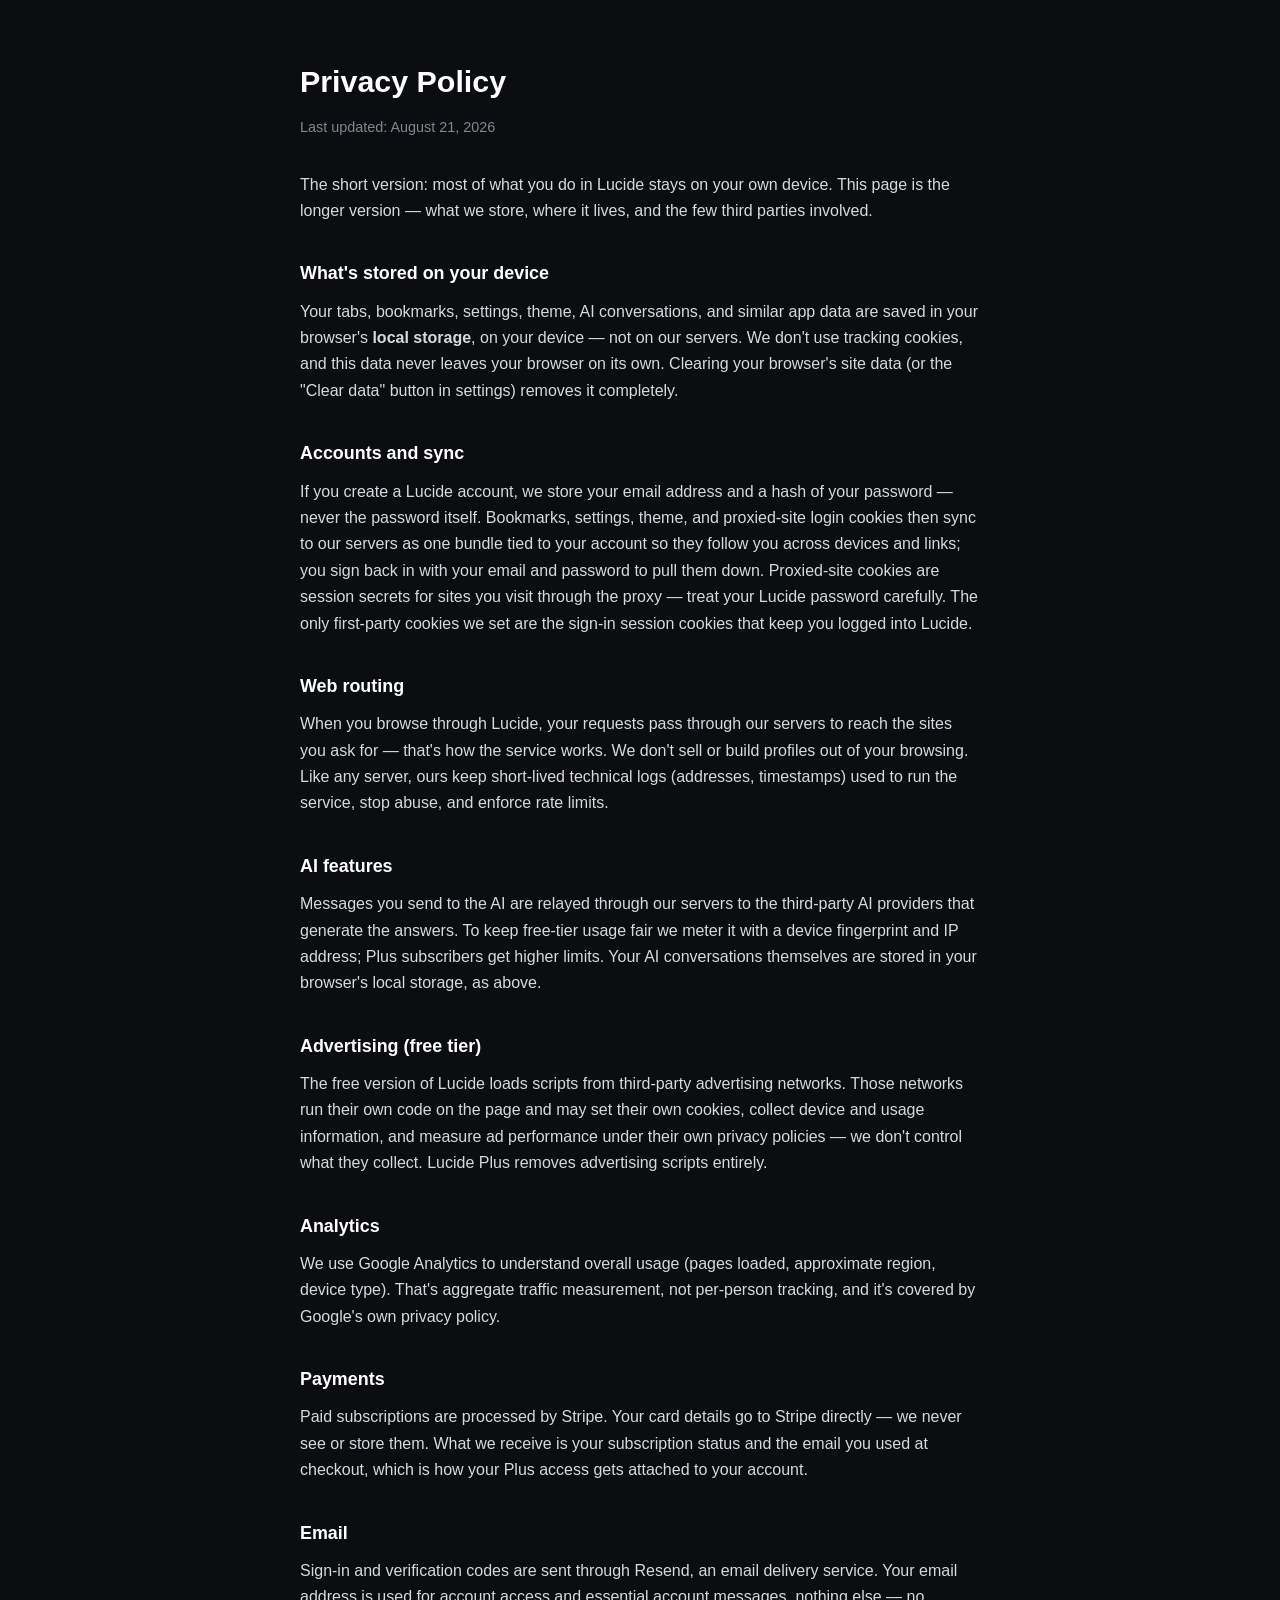
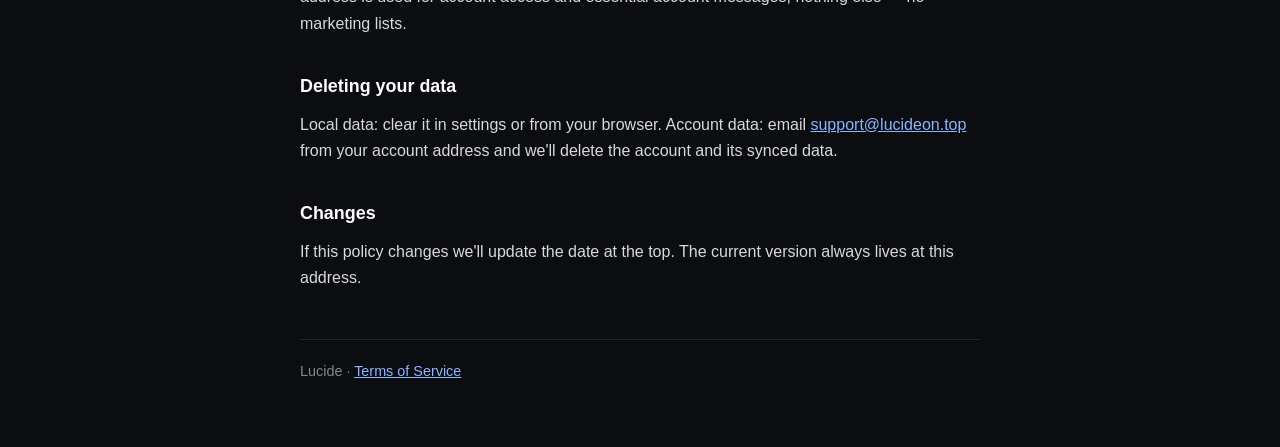
==== privacy.html @ 60242a51 "feat: migrate full lucide platform without ads or trackers" ====
<!doctype html>
<html lang="en">
  <head>
    <meta charset="UTF-8" />
    <meta name="viewport" content="width=device-width, initial-scale=1.0" />
    <title>Privacy Policy — Lucide</title>
    <meta name="description" content="What Lucide stores, where it lives, and who sees it." />
    <link rel="icon" type="image/png" href="pr3gb/mark-834cc7f9f1eda4fb.png" />
    <style>
      * { box-sizing: border-box; }
      body { margin: 0; background: #0c0d10; color: #d7d9de; font: 16px/1.65 -apple-system, BlinkMacSystemFont, "Segoe UI", Roboto, Helvetica, Arial, sans-serif; }
      main { max-width: 720px; margin: 0 auto; padding: 3.5rem 1.25rem 4rem; }
      a { color: #8db4ff; }
      h1 { font-size: 1.9rem; color: #fff; margin: 0 0 .25rem; }
      h2 { font-size: 1.12rem; color: #fff; margin: 2.2rem 0 .4rem; }
      p { margin: .6rem 0; }
      ul { margin: .4rem 0 .8rem; padding-left: 1.3rem; }
      li { margin: .25rem 0; }
      .updated { color: #82868f; font-size: .9rem; margin-bottom: 2rem; }
      .foot { margin-top: 3rem; padding-top: 1.2rem; border-top: 1px solid #23252b; color: #82868f; font-size: .9rem; }
    </style>
  </head>
  <body>
    <main>
      <h1>Privacy Policy</h1>
      <p class="updated">Last updated: August 21, 2026</p>

      <p>
        The short version: most of what you do in Lucide stays on your own device. This page is the
        longer version — what we store, where it lives, and the few third parties involved.
      </p>

      <h2>What's stored on your device</h2>
      <p>
        Your tabs, bookmarks, settings, theme, AI conversations, and similar app data are saved in
        your browser's <strong>local storage</strong>, on your device — not on our servers. We don't
        use tracking cookies, and this data never leaves your browser on its own. Clearing your
        browser's site data (or the "Clear data" button in settings) removes it completely.
      </p>

      <h2>Accounts and sync</h2>
      <p>
        If you create a Lucide account, we store your email address and a hash of your password —
        never the password itself. Bookmarks, settings, theme, and proxied-site login cookies then
        sync to our servers as one bundle tied to your account so they follow you across devices
        and links; you sign back in with your email and password to pull them down. Proxied-site
        cookies are session secrets for sites you visit through the proxy — treat your Lucide
        password carefully. The only first-party cookies we set are the sign-in session cookies
        that keep you logged into Lucide.
      </p>

      <h2>Web routing</h2>
      <p>
        When you browse through Lucide, your requests pass through our servers to reach the sites
        you ask for — that's how the service works. We don't sell or build profiles out of your
        browsing. Like any server, ours keep short-lived technical logs (addresses, timestamps) used
        to run the service, stop abuse, and enforce rate limits.
      </p>

      <h2>AI features</h2>
      <p>
        Messages you send to the AI are relayed through our servers to the third-party AI providers
        that generate the answers. To keep free-tier usage fair we meter it with a device
        fingerprint and IP address; Plus subscribers get higher limits. Your AI conversations
        themselves are stored in your browser's local storage, as above.
      </p>

      <h2>Advertising (free tier)</h2>
      <p>
        The free version of Lucide loads scripts from third-party advertising networks. Those
        networks run their own code on the page and may set their own cookies, collect device and
        usage information, and measure ad performance under their own privacy policies — we don't
        control what they collect. Lucide Plus removes advertising scripts entirely.
      </p>

      <h2>Analytics</h2>
      <p>
        We use Google Analytics to understand overall usage (pages loaded, approximate region,
        device type). That's aggregate traffic measurement, not per-person tracking, and it's
        covered by Google's own privacy policy.
      </p>

      <h2>Payments</h2>
      <p>
        Paid subscriptions are processed by Stripe. Your card details go to Stripe directly — we
        never see or store them. What we receive is your subscription status and the email you used
        at checkout, which is how your Plus access gets attached to your account.
      </p>

      <h2>Email</h2>
      <p>
        Sign-in and verification codes are sent through Resend, an email delivery service. Your
        email address is used for account access and essential account messages, nothing else — no
        marketing lists.
      </p>

      <h2>Deleting your data</h2>
      <p>
        Local data: clear it in settings or from your browser. Account data: email
        <a href="mailto:support@lucideon.top">support@lucideon.top</a> from your account address and
        we'll delete the account and its synced data.
      </p>

      <h2>Changes</h2>
      <p>
        If this policy changes we'll update the date at the top. The current version always lives at
        this address.
      </p>

      <div class="foot">Lucide · <a href="terms.html">Terms of Service</a></div>
    </main>
  </body>
</html>
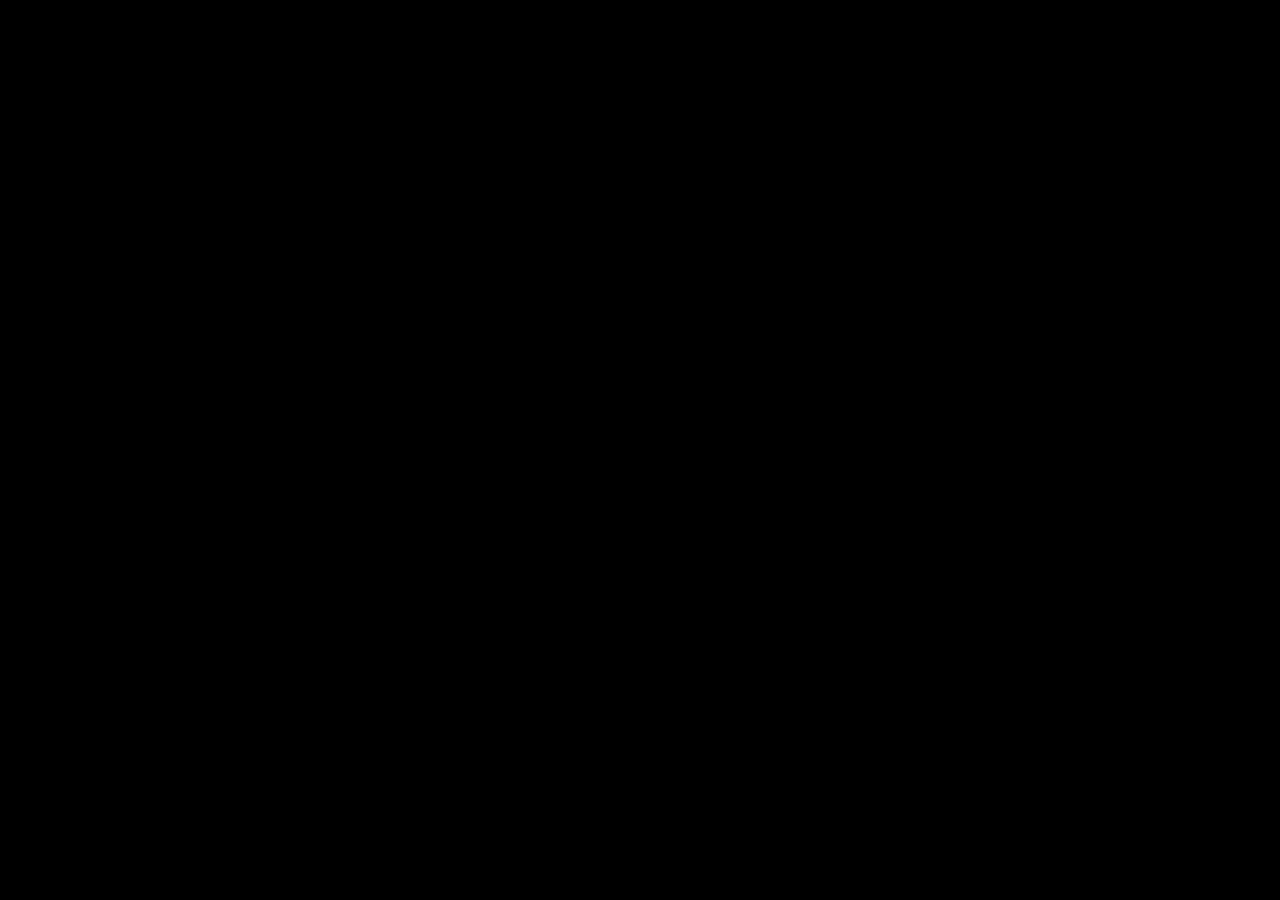
==== commit 9d91aecc: "feat: update passcode to 3781 and add favicon.svg, study.html, privacy.html, terms.html" ====
--- a/privacy.html
+++ b/privacy.html
@@ -1,113 +1,3782 @@
-<!doctype html>
+<!DOCTYPE html>
 <html lang="en">
-  <head>
-    <meta charset="UTF-8" />
-    <meta name="viewport" content="width=device-width, initial-scale=1.0" />
-    <title>Privacy Policy — Lucide</title>
-    <meta name="description" content="What Lucide stores, where it lives, and who sees it." />
-    <link rel="icon" type="image/png" href="pr3gb/mark-834cc7f9f1eda4fb.png" />
-    <style>
-      * { box-sizing: border-box; }
-      body { margin: 0; background: #0c0d10; color: #d7d9de; font: 16px/1.65 -apple-system, BlinkMacSystemFont, "Segoe UI", Roboto, Helvetica, Arial, sans-serif; }
-      main { max-width: 720px; margin: 0 auto; padding: 3.5rem 1.25rem 4rem; }
-      a { color: #8db4ff; }
-      h1 { font-size: 1.9rem; color: #fff; margin: 0 0 .25rem; }
-      h2 { font-size: 1.12rem; color: #fff; margin: 2.2rem 0 .4rem; }
-      p { margin: .6rem 0; }
-      ul { margin: .4rem 0 .8rem; padding-left: 1.3rem; }
-      li { margin: .25rem 0; }
-      .updated { color: #82868f; font-size: .9rem; margin-bottom: 2rem; }
-      .foot { margin-top: 3rem; padding-top: 1.2rem; border-top: 1px solid #23252b; color: #82868f; font-size: .9rem; }
-    </style>
-  </head>
-  <body>
-    <main>
-      <h1>Privacy Policy</h1>
-      <p class="updated">Last updated: August 21, 2026</p>
-
-      <p>
-        The short version: most of what you do in Lucide stays on your own device. This page is the
-        longer version — what we store, where it lives, and the few third parties involved.
-      </p>
-
-      <h2>What's stored on your device</h2>
-      <p>
-        Your tabs, bookmarks, settings, theme, AI conversations, and similar app data are saved in
-        your browser's <strong>local storage</strong>, on your device — not on our servers. We don't
-        use tracking cookies, and this data never leaves your browser on its own. Clearing your
-        browser's site data (or the "Clear data" button in settings) removes it completely.
-      </p>
-
-      <h2>Accounts and sync</h2>
-      <p>
-        If you create a Lucide account, we store your email address and a hash of your password —
-        never the password itself. Bookmarks, settings, theme, and proxied-site login cookies then
-        sync to our servers as one bundle tied to your account so they follow you across devices
-        and links; you sign back in with your email and password to pull them down. Proxied-site
-        cookies are session secrets for sites you visit through the proxy — treat your Lucide
-        password carefully. The only first-party cookies we set are the sign-in session cookies
-        that keep you logged into Lucide.
-      </p>
-
-      <h2>Web routing</h2>
-      <p>
-        When you browse through Lucide, your requests pass through our servers to reach the sites
-        you ask for — that's how the service works. We don't sell or build profiles out of your
-        browsing. Like any server, ours keep short-lived technical logs (addresses, timestamps) used
-        to run the service, stop abuse, and enforce rate limits.
-      </p>
-
-      <h2>AI features</h2>
-      <p>
-        Messages you send to the AI are relayed through our servers to the third-party AI providers
-        that generate the answers. To keep free-tier usage fair we meter it with a device
-        fingerprint and IP address; Plus subscribers get higher limits. Your AI conversations
-        themselves are stored in your browser's local storage, as above.
-      </p>
-
-      <h2>Advertising (free tier)</h2>
-      <p>
-        The free version of Lucide loads scripts from third-party advertising networks. Those
-        networks run their own code on the page and may set their own cookies, collect device and
-        usage information, and measure ad performance under their own privacy policies — we don't
-        control what they collect. Lucide Plus removes advertising scripts entirely.
-      </p>
-
-      <h2>Analytics</h2>
-      <p>
-        We use Google Analytics to understand overall usage (pages loaded, approximate region,
-        device type). That's aggregate traffic measurement, not per-person tracking, and it's
-        covered by Google's own privacy policy.
-      </p>
-
-      <h2>Payments</h2>
-      <p>
-        Paid subscriptions are processed by Stripe. Your card details go to Stripe directly — we
-        never see or store them. What we receive is your subscription status and the email you used
-        at checkout, which is how your Plus access gets attached to your account.
-      </p>
-
-      <h2>Email</h2>
-      <p>
-        Sign-in and verification codes are sent through Resend, an email delivery service. Your
-        email address is used for account access and essential account messages, nothing else — no
-        marketing lists.
-      </p>
-
-      <h2>Deleting your data</h2>
-      <p>
-        Local data: clear it in settings or from your browser. Account data: email
-        <a href="mailto:support@lucideon.top">support@lucideon.top</a> from your account address and
-        we'll delete the account and its synced data.
-      </p>
-
-      <h2>Changes</h2>
-      <p>
-        If this policy changes we'll update the date at the top. The current version always lives at
-        this address.
-      </p>
-
-      <div class="foot">Lucide · <a href="terms.html">Terms of Service</a></div>
-    </main>
-  </body>
+<head>
+<meta charset="utf-8" />
+<meta name="viewport" content="width=device-width, initial-scale=1" />
+<title>يونس / younis</title>
+<link rel="preload" href="sj/jet.core.js" as="script" />
+<link rel="preload" href="sj/jet.api.js" as="script" />
+<link rel="preload" href="sj/jet.utils.js" as="script" />
+<style>
+* {
+    box-sizing: border-box;
+    margin: 0;
+    padding: 0;
+}
+html, body {
+    width: 100%;
+    height: 100%;
+    overflow: hidden;
+    font-family: -apple-system, BlinkMacSystemFont, "Segoe UI", Roboto, Helvetica, Arial, sans-serif;
+    background: #000000;
+    color: #f3f3f5;
+    -webkit-font-smoothing: antialiased;
+    user-select: none;
+}
+
+/* 1. ENTRY SCREEN (Pure Black - Click Anywhere to Enter) */
+#entry-screen {
+    position: fixed;
+    inset: 0;
+    width: 100vw;
+    height: 100vh;
+    background: #000000;
+    z-index: 999999;
+    cursor: pointer;
+    pointer-events: auto;
+}
+
+/* 2. PASSWORD SCREEN (Simple and Clean) */
+#password-screen {
+    position: fixed;
+    inset: 0;
+    width: 100vw;
+    height: 100vh;
+    background: #000000;
+    z-index: 999998;
+    display: none;
+    align-items: center;
+    justify-content: center;
+    padding: 20px;
+    pointer-events: auto;
+}
+.pw-card {
+    width: 100%;
+    max-width: 340px;
+    display: flex;
+    flex-direction: column;
+    align-items: center;
+    gap: 14px;
+    text-align: center;
+}
+.pw-brand {
+    font-size: 26px;
+    font-weight: 700;
+    color: #d2b8ff;
+    letter-spacing: -0.02em;
+    margin-bottom: 4px;
+}
+.pw-input {
+    width: 100%;
+    height: 44px;
+    background: #141418;
+    border: 1px solid #2c2c35;
+    border-radius: 10px;
+    color: #ffffff;
+    font-size: 18px;
+    text-align: center;
+    letter-spacing: 6px;
+    outline: none;
+}
+.pw-input:focus {
+    border-color: #d2b8ff;
+}
+.pw-btn {
+    width: 100%;
+    height: 42px;
+    background: #d2b8ff;
+    color: #1f162b;
+    border: 0;
+    border-radius: 10px;
+    font-size: 14px;
+    font-weight: 700;
+    cursor: pointer;
+}
+.pw-btn:hover {
+    opacity: 0.92;
+}
+.pw-msg {
+    font-size: 13px;
+    color: #ff6b6b;
+    min-height: 18px;
+}
+
+/* 3. MAIN APPLICATION (Chromebook-Optimized Minimal #3b3343 Layout) */
+#app {
+    display: none;
+    flex-direction: column;
+    width: 100%;
+    height: 100%;
+    background: #3b3343;
+    contain: layout style size;
+}
+
+/* Top Navigation Bar */
+.toolbar {
+    height: 46px;
+    background: #241d2b;
+    display: flex;
+    align-items: center;
+    gap: 8px;
+    padding: 0 12px;
+    border-bottom: 1px solid rgba(255, 255, 255, 0.07);
+    flex-shrink: 0;
+}
+.nav-group {
+    display: flex;
+    align-items: center;
+    gap: 4px;
+}
+.nav-btn {
+    width: 30px;
+    height: 30px;
+    border-radius: 50%;
+    border: 0;
+    background: transparent;
+    color: #c9bfd4;
+    font-size: 16px;
+    display: flex;
+    align-items: center;
+    justify-content: center;
+    cursor: pointer;
+}
+.nav-btn:hover {
+    background: rgba(255, 255, 255, 0.08);
+    color: #ffffff;
+}
+.nav-btn:disabled {
+    opacity: 0.32;
+    cursor: default;
+    pointer-events: none;
+}
+
+.omni-form {
+    flex: 1;
+    height: 32px;
+    background: #18121e;
+    border: 1px solid rgba(255, 255, 255, 0.08);
+    border-radius: 999px;
+    display: flex;
+    align-items: center;
+    padding: 0 6px 0 8px;
+    gap: 8px;
+}
+.omni-form:focus-within {
+    border-color: rgba(210, 184, 255, 0.5);
+    background: #140f19;
+}
+.omni-badge {
+    height: 22px;
+    padding: 0 8px;
+    border-radius: 999px;
+    background: #3b3343;
+    color: #d2b8ff;
+    font-size: 11px;
+    font-weight: 700;
+    display: flex;
+    align-items: center;
+    justify-content: center;
+    cursor: pointer;
+    flex-shrink: 0;
+}
+.omni-input {
+    flex: 1;
+    background: transparent;
+    border: 0;
+    outline: none;
+    color: #ebe4f2;
+    font-size: 13px;
+    min-width: 0;
+}
+.omni-input::placeholder {
+    color: #9b8fa8;
+}
+.omni-engine {
+    background: #282032;
+    color: #d2b8ff;
+    border: 1px solid rgba(210, 184, 255, 0.22);
+    border-radius: 999px;
+    padding: 3px 10px;
+    font-size: 11.5px;
+    font-weight: 600;
+    outline: none;
+    cursor: pointer;
+}
+.omni-go {
+    background: #d2b8ff;
+    color: #1f162b;
+    border: 0;
+    border-radius: 999px;
+    padding: 3px 11px;
+    font-size: 11.5px;
+    font-weight: 700;
+    cursor: pointer;
+    flex-shrink: 0;
+}
+.omni-go:hover {
+    opacity: 0.92;
+}
+
+/* Main Viewport */
+.viewport {
+    flex: 1;
+    position: relative;
+    background: #3b3343;
+    overflow: hidden;
+}
+
+/* Home View (Chromebook Smooth Scrolling) */
+#home-view {
+    position: absolute;
+    inset: 0;
+    background: #3b3343;
+    display: flex;
+    flex-direction: column;
+    align-items: center;
+    overflow-y: auto;
+    overscroll-behavior: contain;
+    -webkit-overflow-scrolling: touch;
+    padding: 28px 20px 44px;
+}
+.home-hero {
+    width: 100%;
+    max-width: 720px;
+    display: flex;
+    flex-direction: column;
+    align-items: center;
+    margin-bottom: 22px;
+    flex-shrink: 0;
+}
+.home-logo {
+    font-size: 46px;
+    font-weight: 700;
+    color: #d2b8ff;
+    letter-spacing: -0.025em;
+    line-height: 1.12;
+    margin-bottom: 20px;
+    user-select: none;
+    text-align: center;
+    word-break: break-word;
+}
+.home-search-wrap {
+    width: 100%;
+    max-width: 684px;
+    display: flex;
+    flex-direction: column;
+    align-items: center;
+    gap: 14px;
+}
+.home-search-bar {
+    width: 100%;
+    height: 46px;
+    background: #ffffff;
+    border-radius: 999px;
+    display: flex;
+    align-items: center;
+    padding: 0 8px 0 18px;
+    gap: 10px;
+}
+.home-search-icon {
+    color: #5f6368;
+    font-size: 18px;
+    font-weight: 500;
+    flex-shrink: 0;
+}
+.home-search-input {
+    flex: 1;
+    height: 100%;
+    border: 0;
+    outline: none;
+    background: transparent;
+    color: #202124;
+    font-size: 15px;
+    min-width: 0;
+}
+.home-search-input::placeholder {
+    color: #70757a;
+}
+.home-search-btn {
+    height: 34px;
+    padding: 0 16px;
+    border-radius: 999px;
+    border: 0;
+    background: #3b3343;
+    color: #d2b8ff;
+    font-size: 13px;
+    font-weight: 600;
+    cursor: pointer;
+    flex-shrink: 0;
+}
+.home-search-btn:hover {
+    background: #241d2b;
+}
+
+/* Search Engine Selector */
+.engine-selector {
+    display: flex;
+    align-items: center;
+    justify-content: center;
+    gap: 8px;
+    flex-wrap: wrap;
+}
+.engine-pill {
+    padding: 6px 14px;
+    border-radius: 999px;
+    background: #2a2331;
+    color: #cfc5dc;
+    border: 1px solid rgba(255, 255, 255, 0.09);
+    font-size: 12.5px;
+    font-weight: 600;
+    cursor: pointer;
+}
+.engine-pill:hover {
+    background: #332a3c;
+    color: #ffffff;
+}
+.engine-pill.active {
+    background: #d2b8ff;
+    color: #1f162b;
+    border-color: #d2b8ff;
+}
+
+/* Categorized Website Directory (115 Legitimate Sites - Lightweight Rendering) */
+.directory-section {
+    width: 100%;
+    max-width: 1060px;
+    display: flex;
+    flex-direction: column;
+    gap: 12px;
+    flex-shrink: 0;
+}
+.directory-bar {
+    display: flex;
+    align-items: center;
+    justify-content: space-between;
+    gap: 10px;
+    flex-wrap: wrap;
+}
+.category-tabs {
+    display: flex;
+    align-items: center;
+    gap: 6px;
+    flex-wrap: wrap;
+}
+.cat-tab {
+    padding: 5px 12px;
+    border-radius: 999px;
+    background: #261f2d;
+    color: #c9bfd4;
+    border: 1px solid rgba(255, 255, 255, 0.08);
+    font-size: 12px;
+    font-weight: 600;
+    cursor: pointer;
+}
+.cat-tab:hover {
+    background: #32293b;
+    color: #ffffff;
+}
+.cat-tab.active {
+    background: #d2b8ff;
+    color: #1f162b;
+    border-color: #d2b8ff;
+}
+.site-filter-input {
+    width: 210px;
+    height: 31px;
+    border-radius: 999px;
+    background: #221b29;
+    border: 1px solid rgba(255, 255, 255, 0.1);
+    color: #f3f3f5;
+    padding: 0 12px;
+    font-size: 12px;
+    outline: none;
+}
+.site-filter-input:focus {
+    border-color: #d2b8ff;
+}
+.site-filter-input::placeholder {
+    color: #9b8fa8;
+}
+
+.site-grid {
+    display: grid;
+    grid-template-columns: repeat(auto-fill, minmax(162px, 1fr));
+    gap: 8px;
+    contain: content;
+}
+.site-card {
+    display: flex;
+    align-items: center;
+    gap: 10px;
+    padding: 9px 11px;
+    border-radius: 10px;
+    background: #261f2e;
+    border: 1px solid rgba(255, 255, 255, 0.07);
+    color: #f3f3f5;
+    text-decoration: none;
+    cursor: pointer;
+    text-align: left;
+    content-visibility: auto;
+    contain-intrinsic-size: 52px;
+}
+.site-card:hover {
+    background: #31283b;
+    border-color: rgba(210, 184, 255, 0.35);
+}
+.site-icon {
+    width: 32px;
+    height: 32px;
+    border-radius: 8px;
+    background: #33293d;
+    color: #d2b8ff;
+    font-size: 12.5px;
+    font-weight: 700;
+    display: flex;
+    align-items: center;
+    justify-content: center;
+    flex-shrink: 0;
+}
+.site-info {
+    display: flex;
+    flex-direction: column;
+    min-width: 0;
+    flex: 1;
+}
+.site-name {
+    font-size: 12.5px;
+    font-weight: 600;
+    color: #f3f3f5;
+    white-space: nowrap;
+    overflow: hidden;
+    text-overflow: ellipsis;
+}
+.site-domain {
+    font-size: 10.5px;
+    color: #9b8fa8;
+    white-space: nowrap;
+    overflow: hidden;
+    text-overflow: ellipsis;
+}
+
+/* Active Web Frame Container */
+#frame-wrap {
+    position: absolute;
+    inset: 0;
+    display: none;
+    background: #141118;
+    contain: strict;
+}
+#web-frame {
+    width: 100%;
+    height: 100%;
+    border: 0;
+    display: block;
+    background: #141118;
+}
+#loading-overlay {
+    position: absolute;
+    inset: 0;
+    background: rgba(45, 38, 53, 0.9);
+    display: none;
+    flex-direction: column;
+    align-items: center;
+    justify-content: center;
+    gap: 10px;
+    z-index: 20;
+    color: #d2b8ff;
+    font-size: 13.5px;
+    font-weight: 600;
+}
+.spinner {
+    width: 28px;
+    height: 28px;
+    border: 3px solid rgba(210, 184, 255, 0.2);
+    border-top-color: #d2b8ff;
+    border-radius: 50%;
+    animation: spin 0.75s linear infinite;
+}
+@keyframes spin {
+    to { transform: rotate(360deg); }
+}
+
+@media (max-width: 640px) {
+    .home-logo { font-size: 32px; }
+    .site-grid { grid-template-columns: repeat(auto-fill, minmax(140px, 1fr)); }
+    .site-filter-input { width: 100%; }
+}
+
+/* AI Assistant Modal */
+#ai-modal {
+    position: fixed;
+    top: 54px;
+    right: 16px;
+    width: 380px;
+    height: 520px;
+    max-width: calc(100vw - 32px);
+    max-height: calc(100vh - 70px);
+    background: #1d1723;
+    border: 1px solid rgba(210, 184, 255, 0.3);
+    border-radius: 14px;
+    box-shadow: 0 16px 40px rgba(0, 0, 0, 0.7);
+    display: none;
+    flex-direction: column;
+    z-index: 10000;
+    overflow: hidden;
+    backdrop-filter: blur(12px);
+}
+.ai-header {
+    height: 42px;
+    padding: 0 14px;
+    background: #261f2e;
+    border-bottom: 1px solid rgba(255, 255, 255, 0.08);
+    display: flex;
+    align-items: center;
+    justify-content: space-between;
+    flex-shrink: 0;
+}
+.ai-title {
+    font-size: 13.5px;
+    font-weight: 700;
+    color: #d2b8ff;
+    display: flex;
+    align-items: center;
+    gap: 6px;
+}
+.ai-close {
+    width: 26px;
+    height: 26px;
+    border-radius: 50%;
+    border: 0;
+    background: transparent;
+    color: #9b8fa8;
+    cursor: pointer;
+    font-size: 16px;
+    display: flex;
+    align-items: center;
+    justify-content: center;
+}
+.ai-close:hover {
+    color: #fff;
+    background: rgba(255, 255, 255, 0.08);
+}
+.ai-messages {
+    flex: 1;
+    overflow-y: auto;
+    padding: 12px;
+    display: flex;
+    flex-direction: column;
+    gap: 10px;
+}
+.ai-msg {
+    max-width: 86%;
+    padding: 8px 12px;
+    border-radius: 12px;
+    font-size: 13px;
+    line-height: 1.45;
+    word-break: break-word;
+}
+.ai-msg.user {
+    align-self: flex-end;
+    background: #d2b8ff;
+    color: #1f162b;
+    border-bottom-right-radius: 4px;
+    font-weight: 500;
+}
+.ai-msg.bot {
+    align-self: flex-start;
+    background: #2a2233;
+    color: #f3f3f5;
+    border: 1px solid rgba(255, 255, 255, 0.06);
+    border-bottom-left-radius: 4px;
+}
+.ai-footer-wrap {
+    display: flex;
+    flex-direction: column;
+    background: #241d2b;
+    border-top: 1px solid rgba(255, 255, 255, 0.08);
+}
+.ai-footer-tools {
+    display: flex;
+    align-items: center;
+    gap: 6px;
+    padding: 6px 10px 0 10px;
+}
+.ai-tool-btn {
+    height: 24px;
+    padding: 0 9px;
+    border-radius: 6px;
+    background: rgba(255, 255, 255, 0.06);
+    border: 1px solid rgba(255, 255, 255, 0.1);
+    color: #c9bfd4;
+    font-size: 11px;
+    font-weight: 600;
+    cursor: pointer;
+    display: inline-flex;
+    align-items: center;
+    gap: 4px;
+    user-select: none;
+}
+.ai-tool-btn:hover {
+    background: rgba(255, 255, 255, 0.14);
+    color: #ffffff;
+}
+.ai-tool-btn.active {
+    background: #d2b8ff;
+    color: #1f162b;
+    border-color: #d2b8ff;
+}
+.ai-tool-header-btn {
+    height: 24px;
+    padding: 0 8px;
+    border-radius: 6px;
+    background: #ffffff;
+    color: #000000;
+    font-size: 11px;
+    font-weight: 700;
+    border: 0;
+    cursor: pointer;
+    display: inline-flex;
+    align-items: center;
+    gap: 4px;
+}
+.ai-tool-header-btn:hover {
+    opacity: 0.9;
+}
+.ai-attachment-preview {
+    display: flex;
+    align-items: center;
+    gap: 8px;
+    padding: 6px 12px;
+    background: #18121e;
+    border-top: 1px solid rgba(255, 255, 255, 0.08);
+}
+.ai-preview-thumb {
+    width: 32px;
+    height: 32px;
+    object-fit: cover;
+    border-radius: 6px;
+    border: 1px solid rgba(255, 255, 255, 0.2);
+}
+.ai-preview-name {
+    flex: 1;
+    font-size: 12px;
+    color: #d2b8ff;
+    overflow: hidden;
+    text-overflow: ellipsis;
+    white-space: nowrap;
+}
+.ai-preview-remove {
+    width: 20px;
+    height: 20px;
+    border: 0;
+    background: rgba(255, 255, 255, 0.1);
+    color: #fff;
+    border-radius: 50%;
+    cursor: pointer;
+    font-size: 12px;
+    display: flex;
+    align-items: center;
+    justify-content: center;
+}
+.ai-preview-remove:hover {
+    background: rgba(255, 80, 80, 0.4);
+}
+.ai-footer {
+    padding: 6px 10px 8px 10px;
+    display: flex;
+    gap: 8px;
+    align-items: center;
+}
+.ai-input {
+    flex: 1;
+    height: 34px;
+    background: #18121e;
+    border: 1px solid rgba(255, 255, 255, 0.1);
+    border-radius: 999px;
+    padding: 0 12px;
+    color: #fff;
+    font-size: 12.5px;
+    outline: none;
+}
+.ai-input:focus {
+    border-color: #d2b8ff;
+}
+.ai-send {
+    height: 32px;
+    padding: 0 14px;
+    background: #d2b8ff;
+    color: #1f162b;
+    border: 0;
+    border-radius: 999px;
+    font-size: 12px;
+    font-weight: 700;
+    cursor: pointer;
+}
+
+/* =========================================================================
+   SCREEN SOLVER FLOATING HUD (Matching User's Screenshot)
+   ========================================================================= */
+#solver-overlay {
+    position: fixed;
+    top: 50px;
+    right: 20px;
+    width: 440px;
+    max-width: calc(100vw - 32px);
+    max-height: calc(100vh - 70px);
+    background: #050507;
+    border: 1px solid rgba(255, 255, 255, 0.12);
+    border-radius: 14px;
+    box-shadow: 0 24px 60px rgba(0, 0, 0, 0.88);
+    display: none;
+    flex-direction: column;
+    z-index: 10002;
+    overflow: hidden;
+    font-family: -apple-system, BlinkMacSystemFont, "Segoe UI", Roboto, sans-serif;
+    color: #ffffff;
+}
+.solver-bar {
+    display: flex;
+    align-items: center;
+    justify-content: space-between;
+    padding: 10px 14px;
+    background: #0a0a0e;
+    border-bottom: 1px solid rgba(255, 255, 255, 0.08);
+    user-select: none;
+}
+.solver-brand {
+    display: flex;
+    align-items: center;
+    gap: 8px;
+    font-size: 13.5px;
+    font-weight: 600;
+    color: #e5e5ea;
+}
+.solver-pip-btn {
+    background: #d2b8ff;
+    color: #1f162b;
+    font-size: 11.5px;
+    font-weight: 700;
+    padding: 5px 10px;
+    border-radius: 6px;
+    border: 0;
+    cursor: pointer;
+    display: inline-flex;
+    align-items: center;
+    gap: 5px;
+    transition: opacity 0.15s, transform 0.1s;
+}
+.solver-pip-btn:hover {
+    opacity: 0.9;
+    transform: translateY(-1px);
+}
+.solver-x {
+    width: 26px;
+    height: 26px;
+    border: 0;
+    background: transparent;
+    color: #a09fa8;
+    border-radius: 50%;
+    cursor: pointer;
+    font-size: 16px;
+    display: flex;
+    align-items: center;
+    justify-content: center;
+}
+.solver-x:hover {
+    color: #ffffff;
+    background: rgba(255, 255, 255, 0.1);
+}
+.solver-body {
+    padding: 14px;
+    display: flex;
+    flex-direction: column;
+    gap: 12px;
+    overflow-y: auto;
+    max-height: calc(100vh - 140px);
+}
+.solver-input {
+    width: 100%;
+    height: 42px;
+    background: #121216;
+    border: 1px solid #282832;
+    border-radius: 10px;
+    color: #ffffff;
+    font-size: 14px;
+    padding: 0 14px;
+    box-sizing: border-box;
+    outline: none;
+}
+.solver-input:focus {
+    border-color: #d2b8ff;
+}
+.solver-input::placeholder {
+    color: #6e6d78;
+}
+.solver-actions {
+    display: flex;
+    align-items: center;
+    gap: 10px;
+}
+.solver-btn-solve {
+    background: #ffffff;
+    color: #000000;
+    font-size: 14px;
+    font-weight: 700;
+    padding: 10px 20px;
+    border-radius: 10px;
+    border: 0;
+    cursor: pointer;
+    transition: transform 0.1s, opacity 0.15s;
+}
+.solver-btn-solve:hover {
+    opacity: 0.92;
+    transform: translateY(-1px);
+}
+.solver-btn-solve:disabled {
+    opacity: 0.5;
+    cursor: not-allowed;
+    transform: none;
+}
+.solver-btn-close {
+    background: #181820;
+    color: #ffffff;
+    font-size: 14px;
+    font-weight: 600;
+    padding: 10px 20px;
+    border-radius: 10px;
+    border: 1px solid #282835;
+    cursor: pointer;
+}
+.solver-btn-close:hover {
+    background: #242430;
+}
+.solver-btn-secondary {
+    background: transparent;
+    color: #9a94a6;
+    font-size: 12px;
+    padding: 6px 10px;
+    border-radius: 8px;
+    border: 1px solid rgba(255, 255, 255, 0.1);
+    cursor: pointer;
+    margin-left: auto;
+}
+.solver-btn-secondary:hover {
+    color: #ffffff;
+    border-color: rgba(255, 255, 255, 0.25);
+}
+.solver-screen-box {
+    position: relative;
+    width: 100%;
+    min-height: 180px;
+    max-height: 240px;
+    background: #000000;
+    border: 1px solid rgba(255, 255, 255, 0.08);
+    border-radius: 10px;
+    overflow: hidden;
+    display: flex;
+    align-items: center;
+    justify-content: center;
+}
+#solver-video {
+    width: 100%;
+    height: 100%;
+    object-fit: contain;
+    background: #000000;
+}
+.solver-no-stream {
+    display: flex;
+    flex-direction: column;
+    align-items: center;
+    justify-content: center;
+    text-align: center;
+    padding: 24px;
+}
+.solver-btn-start {
+    background: #ffffff;
+    color: #000000;
+    font-size: 13px;
+    font-weight: 700;
+    padding: 8px 16px;
+    border-radius: 8px;
+    border: 0;
+    cursor: pointer;
+}
+.solver-btn-start:hover {
+    opacity: 0.9;
+}
+.solver-result-panel {
+    background: #111018;
+    border: 1px solid rgba(210, 184, 255, 0.35);
+    border-radius: 10px;
+    padding: 12px;
+    display: flex;
+    flex-direction: column;
+    gap: 8px;
+}
+.solver-answer-header {
+    display: flex;
+    align-items: center;
+    justify-content: space-between;
+}
+.solver-badge {
+    font-size: 12px;
+    font-weight: 700;
+    color: #a7f3d0;
+    background: rgba(16, 185, 129, 0.15);
+    padding: 3px 8px;
+    border-radius: 6px;
+}
+.solver-copy-btn {
+    font-size: 11.5px;
+    background: rgba(255, 255, 255, 0.08);
+    color: #e5e5ea;
+    border: 0;
+    border-radius: 6px;
+    padding: 4px 8px;
+    cursor: pointer;
+}
+.solver-copy-btn:hover {
+    background: rgba(255, 255, 255, 0.16);
+}
+.solver-answer-box {
+    font-size: 13.5px;
+    line-height: 1.5;
+    color: #f3f3f5;
+    max-height: 220px;
+    overflow-y: auto;
+    white-space: pre-wrap;
+    word-break: break-word;
+}
+.solver-highlight-ans {
+    font-size: 15.5px;
+    font-weight: 800;
+    color: #34d399;
+    background: rgba(16, 185, 129, 0.14);
+    border-left: 3px solid #10b981;
+    padding: 7px 10px;
+    border-radius: 6px;
+    margin-bottom: 4px;
+}
+
+</style>
+</head>
+<body>
+
+<!-- 1. Entry Screen (Click Anywhere) -->
+<div id="entry-screen" title="Click anywhere to enter"></div>
+
+<!-- 2. Simple Password Screen -->
+<div id="password-screen">
+    <form class="pw-card" id="pw-form">
+        <div class="pw-brand">يونس / younis</div>
+        <input type="password" id="pw-input" class="pw-input" placeholder="••••" maxlength="12" autocomplete="off" />
+        <button type="submit" id="pw-btn" class="pw-btn">Enter</button>
+        <div id="pw-msg" class="pw-msg"></div>
+    </form>
+</div>
+
+<!-- 3. Main Application -->
+<div id="app">
+    <div class="toolbar">
+        <div class="nav-group">
+            <button type="button" class="nav-btn" id="btn-back" title="Back" disabled="disabled">&#8592;</button>
+            <button type="button" class="nav-btn" id="btn-fwd" title="Forward" disabled="disabled">&#8594;</button>
+            <button type="button" class="nav-btn" id="btn-reload" title="Reload">&#8635;</button>
+            <button type="button" class="nav-btn" id="btn-fullscreen" title="Toggle Fullscreen (F11 / Alt+F)" aria-label="Fullscreen">
+                <svg id="fs-icon" width="15" height="15" viewBox="0 0 24 24" fill="none" stroke="currentColor" stroke-width="2.2" stroke-linecap="round" stroke-linejoin="round">
+                    <path d="M8 3H5a2 2 0 0 0-2 2v3m18 0V5a2 2 0 0 0-2-2h-3m0 18h3a2 2 0 0 0 2-2v-3M3 16v3a2 2 0 0 0 2 2h3" />
+                </svg>
+            </button>
+        </div>
+        <form class="omni-form" id="omni-form">
+            <div class="omni-badge" id="btn-home" title="يونس / younis Home">يونس</div>
+            <input type="text" id="omni-input" class="omni-input" placeholder="Search or type a URL..." autocomplete="off" />
+            <select id="omni-engine" class="omni-engine" title="Select search engine">
+                <option value="google">Google</option>
+                <option value="duckduckgo">DuckDuckGo</option>
+                <option value="bing">Bing</option>
+                <option value="yahoo">Yahoo</option>
+                <option value="brave">Brave Search</option>
+                <option value="ecosia">Ecosia</option>
+            </select>
+            <button type="submit" class="omni-go" id="omni-submit">Search</button>
+        </form>
+        <button type="button" class="nav-btn" id="btn-solver-toggle" title="Screen Solver (Screenshare to solve i-Ready &amp; tests)" style="width:auto;height:30px;padding:0 12px;border-radius:999px;background:#ffffff;color:#000000;font-weight:700;font-size:12px;cursor:pointer;display:flex;align-items:center;gap:5px;border:0;flex-shrink:0">
+            <svg width="13" height="13" viewBox="0 0 24 24" fill="none" stroke="currentColor" stroke-width="2.5" stroke-linecap="round" stroke-linejoin="round">
+                <rect x="2" y="3" width="20" height="14" rx="2" />
+                <line x1="8" y1="21" x2="16" y2="21" />
+                <line x1="12" y1="17" x2="12" y2="21" />
+            </svg>
+            Solve Screen
+        </button>
+        <button type="button" class="nav-btn" id="btn-ai-toggle" title="AI Assistant" style="width:auto;height:30px;padding:0 12px;border-radius:999px;background:#d2b8ff;color:#1f162b;font-weight:700;font-size:12px;cursor:pointer;display:flex;align-items:center;gap:4px;border:0;flex-shrink:0">&#x2728; AI</button>
+    </div>
+
+    <div class="viewport">
+        <div id="home-view">
+            <div class="home-hero">
+                <div class="home-logo">يونس / younis</div>
+                <div class="home-search-wrap">
+                    <form class="home-search-bar" id="home-form">
+                        <span class="home-search-icon">+</span>
+                        <input type="text" id="home-input" class="home-search-input" placeholder="Ask younis or enter any website" autocomplete="off" />
+                        <button type="submit" class="home-search-btn" id="home-submit">Search</button>
+                    </form>
+                    <div class="engine-selector" id="engine-pills">
+                        <button type="button" class="engine-pill active" data-engine="google">Google</button>
+                        <button type="button" class="engine-pill" data-engine="duckduckgo">DuckDuckGo</button>
+                        <button type="button" class="engine-pill" data-engine="bing">Bing</button>
+                        <button type="button" class="engine-pill" data-engine="yahoo">Yahoo</button>
+                        <button type="button" class="engine-pill" data-engine="brave">Brave Search</button>
+                        <button type="button" class="engine-pill" data-engine="ecosia">Ecosia</button>
+                    </div>
+                </div>
+            </div>
+
+            <div class="directory-section">
+                <div class="directory-bar">
+                    <div class="category-tabs" id="category-tabs"></div>
+                    <input type="text" id="site-filter" class="site-filter-input" placeholder="Filter 115 websites..." autocomplete="off" />
+                </div>
+                <div class="site-grid" id="site-grid"></div>
+            </div>
+        </div>
+
+        <div id="frame-wrap">
+            <div id="loading-overlay">
+                <div class="spinner"></div>
+                <div id="loading-text">Loading...</div>
+            </div>
+            <iframe id="web-frame" allow="fullscreen; autoplay; clipboard-read; clipboard-write; encrypted-media; picture-in-picture; gamepad"></iframe>
+        </div>
+    
+    <!-- AI Assistant Modal -->
+    <div id="ai-modal">
+        <div class="ai-header">
+            <div class="ai-title">&#x2728; younis AI Assistant (Unlimited)</div>
+            <div style="display:flex;align-items:center;gap:6px">
+                <button type="button" id="ai-header-solver-btn" class="ai-tool-header-btn" title="Open Screen Solver">&#x1F5B5; Solve Screen</button>
+                <button type="button" class="ai-close" id="ai-close" title="Close">&#x2715;</button>
+            </div>
+        </div>
+        <div class="ai-messages" id="ai-messages">
+            <div class="ai-msg bot">Hello! I am your unlimited younis AI assistant. I can analyze images, search the web, and solve tests or questions. Ask me anything or paste an image!</div>
+        </div>
+        <div id="ai-attachment-preview" class="ai-attachment-preview" style="display:none">
+            <img id="ai-preview-thumb" class="ai-preview-thumb" src="[data-uri]" alt="preview" />
+            <div id="ai-preview-name" class="ai-preview-name"></div>
+            <button type="button" id="ai-preview-remove" class="ai-preview-remove" title="Remove attachment">&#x2715;</button>
+        </div>
+        <form class="ai-footer-wrap" id="ai-form">
+            <div class="ai-footer-tools">
+                <button type="button" id="ai-btn-web" class="ai-tool-btn active" title="Toggle Real-Time Web Search">&#x1F310; Web Search (ON)</button>
+                <label for="ai-file-input" class="ai-tool-btn" title="Upload Photo or File">&#x1F4CE; Photo/File</label>
+                <input type="file" id="ai-file-input" style="display:none" accept="image/*,.txt,.pdf,.doc,.docx,.json,.js,.py,.html" />
+            </div>
+            <div class="ai-footer">
+                <input type="text" class="ai-input" id="ai-input" placeholder="Type a message or paste image..." autocomplete="off" />
+                <button type="submit" class="ai-send" id="ai-send">Send</button>
+            </div>
+        </form>
+    </div>
+
+    <!-- Screen Solver Floating HUD (Exact match to User's Screenshot) -->
+    <div id="solver-overlay">
+        <div class="solver-bar" id="solver-bar">
+            <div class="solver-brand">
+                <svg width="15" height="15" viewBox="0 0 24 24" fill="none" stroke="#d2b8ff" stroke-width="2.2" stroke-linecap="round" stroke-linejoin="round">
+                    <circle cx="12" cy="12" r="3" />
+                    <path d="M19.4 15a1.65 1.65 0 0 0 .33 1.82l.06.06a2 2 0 0 1 0 2.83 2 2 0 0 1-2.83 0l-.06-.06a1.65 1.65 0 0 0-1.82-.33 1.65 1.65 0 0 0-1 1.51V21a2 2 0 0 1-2 2 2 2 0 0 1-2-2v-.09A1.65 1.65 0 0 0 9 19.4a1.65 1.65 0 0 0-1.82.33l-.06.06a2 2 0 0 1-2.83 0 2 2 0 0 1 0-2.83l.06-.06a1.65 1.65 0 0 0 .33-1.82 1.65 1.65 0 0 0-1.51-1H3a2 2 0 0 1-2-2 2 2 0 0 1 2-2h.09A1.65 1.65 0 0 0 4.6 9a1.65 1.65 0 0 0-.33-1.82l-.06-.06a2 2 0 0 1 0-2.83 2 2 0 0 1 2.83 0l.06.06a1.65 1.65 0 0 0 1.82.33H9a1.65 1.65 0 0 0 1-1.51V3a2 2 0 0 1 2-2 2 2 0 0 1 2 2v.09a1.65 1.65 0 0 0 1 1.51 1.65 1.65 0 0 0 1.82-.33l.06-.06a2 2 0 0 1 2.83 0 2 2 0 0 1 0 2.83l-.06.06a1.65 1.65 0 0 0-.33 1.82V9a1.65 1.65 0 0 0 1.51 1H21a2 2 0 0 1 2 2 2 2 0 0 1-2 2h-.09a1.65 1.65 0 0 0-1.51 1z" />
+                </svg>
+                <span id="solver-host-label">cdn.jsdelivr.net</span>
+            </div>
+            <div style="display:flex;align-items:center;gap:6px">
+                <button type="button" class="solver-pip-btn" id="solver-btn-pip" title="Float over ChatGPT / i-Ready (Always on Top)">
+                    <svg width="13" height="13" viewBox="0 0 24 24" fill="none" stroke="currentColor" stroke-width="2.2" stroke-linecap="round" stroke-linejoin="round">
+                        <rect x="2" y="3" width="20" height="14" rx="2" />
+                        <rect x="12" y="9" width="8" height="6" rx="1" fill="currentColor" fill-opacity="0.3" />
+                    </svg>
+                    Float on Other Tab
+                </button>
+                <button type="button" class="solver-x" id="solver-btn-x" title="Close">&#x2715;</button>
+            </div>
+        </div>
+
+        <div class="solver-body">
+            <input type="text" id="solver-input" class="solver-input" placeholder="Ask about what's on your screen..." autocomplete="off" />
+
+            <div class="solver-actions">
+                <button type="button" id="solver-btn-solve" class="solver-btn-solve">Solve question</button>
+                <button type="button" id="solver-btn-close" class="solver-btn-close">Close</button>
+                <button type="button" id="solver-btn-float" class="solver-btn-secondary" title="Float over other tabs (ChatGPT, i-Ready)">&#x1F4CC; Float on Top</button>
+                <button type="button" id="solver-btn-switch-tab" class="solver-btn-secondary" title="Change shared tab/screen">&#x1F504; Change Tab</button>
+            </div>
+
+            <div class="solver-screen-box" id="solver-screen-box">
+                <video id="solver-video" autoplay="autoplay" playsinline="playsinline" muted="muted"></video>
+                <div id="solver-no-stream" class="solver-no-stream">
+                    <div style="font-size:32px;margin-bottom:6px">&#x1F5B5;</div>
+                    <div style="font-weight:700;font-size:13.5px;margin-bottom:4px">Share Your Target Tab</div>
+                    <div style="font-size:11.5px;color:#a89eb4;margin-bottom:12px">Select ChatGPT, i-Ready, or any test tab to begin solving</div>
+                    <div style="display:flex;gap:8px;justify-content:center;flex-wrap:wrap">
+                        <button type="button" id="solver-btn-start-stream" class="solver-btn-start">Share Tab &amp; Float on Top</button>
+                        <button type="button" id="solver-btn-bookmarklet" class="solver-btn-secondary" title="Copy in-tab bookmarklet code">&#x1F517; In-Tab Bookmarklet</button>
+                    </div>
+                </div>
+            </div>
+
+            <div id="solver-result-panel" class="solver-result-panel" style="display:none">
+                <div class="solver-answer-header">
+                    <span id="solver-status-badge" class="solver-badge">&#x26A1; Solved</span>
+                    <button type="button" id="solver-btn-copy" class="solver-copy-btn">Copy Answer</button>
+                </div>
+                <div id="solver-answer-box" class="solver-answer-box"></div>
+            </div>
+        </div>
+    </div>
+
+</div>
+</div>
+
+<script>
+(function() {
+    "use strict";
+    try {
+        var p = (location.pathname || "").toLowerCase();
+        if (p.includes("homework")) document.title = "Homework Assignment";
+        else if (p.includes("worksheet")) document.title = "Math Practice Worksheet";
+        else if (p.includes("calculator")) document.title = "Desmos Graphing Calculator";
+        else if (p.includes("algebra")) document.title = "Algebra I Practice";
+        else if (p.includes("biology")) document.title = "Biology Study Notes";
+        else if (p.includes("history")) document.title = "World History Study Guide";
+        else if (p.includes("assignment")) document.title = "Google Classroom";
+        else if (p.includes("practice")) document.title = "DeltaMath Student";
+        else if (p.includes("study")) document.title = "Study Guide";
+        else if (p.includes("quiz")) document.title = "Academic Practice Quiz";
+        else if (p.includes("guide")) document.title = "Student Reference Guide";
+        else document.title = "Class Notes";
+    } catch (e) {}
+
+    // =========================================================================
+    // 1. BUILT-IN AD BLOCKER & TIKTOK REPOST / INTERACTIVITY ENGINE
+    // =========================================================================
+    var AD_HOST_PATTERNS = [
+        /(^|\.)doubleclick\.net$/i,
+        /(^|\.)googlesyndication\.com$/i,
+        /(^|\.)googleadservices\.com$/i,
+        /(^|\.)adservice\.google\./i,
+        /(^|\.)adnxs\.com$/i,
+        /(^|\.)popads\.net$/i,
+        /(^|\.)popcash\.net$/i,
+        /(^|\.)propellerads\.com$/i,
+        /(^|\.)adsterra\.com$/i,
+        /(^|\.)exoclick\.com$/i,
+        /(^|\.)juicyads\.com$/i,
+        /(^|\.)trafficjunky\.net$/i,
+        /(^|\.)taboola\.com$/i,
+        /(^|\.)outbrain\.com$/i,
+        /(^|\.)mgid\.com$/i,
+        /(^|\.)revcontent\.com$/i,
+        /(^|\.)zedo\.com$/i,
+        /(^|\.)scorecardresearch\.com$/i,
+        /(^|\.)quantserve\.com$/i,
+        /(^|\.)moatads\.com$/i,
+        /(^|\.)adsrvr\.org$/i,
+        /(^|\.)criteo\.com$/i,
+        /(^|\.)pubmatic\.com$/i,
+        /(^|\.)rubiconproject\.com$/i,
+        /(^|\.)openx\.net$/i,
+        /(^|\.)smartadserver\.com$/i,
+        /(^|\.)bidswitch\.net$/i,
+        /(^|\.)casalemedia\.com$/i,
+        /(^|\.)onclickads\.net$/i,
+        /(^|\.)hilltopads\.net$/i,
+        /(^|\.)a-ads\.com$/i
+    ];
+
+    function isAdUrl(raw) {
+        if (!raw) return false;
+        try {
+            var u = new URL(String(raw), location.href);
+            var h = u.hostname.toLowerCase();
+            for (var i = 0; i < AD_HOST_PATTERNS.length; i++) {
+                if (AD_HOST_PATTERNS[i].test(h)) return true;
+            }
+        } catch (e) {}
+        return false;
+    }
+
+    function guardWindowOpen(targetWin) {
+        if (!targetWin) return;
+        try {
+            targetWin.open = function(url) {
+                if (!url) return null;
+                var s = String(url);
+                if (isAdUrl(s)) return null;
+                try {
+                    var base = (targetWin.location && targetWin.location.href) ? targetWin.location.href : location.href;
+                    var resolved = new URL(s, base).href;
+                    if (!isAdUrl(resolved)) {
+                        navigate(resolved);
+                    }
+                } catch (e) {}
+                return null;
+            };
+        } catch (e) {}
+    }
+
+    guardWindowOpen(window);
+
+    function restoreTikTokInteractivity(doc, win) {
+        if (!doc) return;
+        try {
+            // Only remove #login-modal / #loginModalContentContainer when not explicitly opened by user.
+            var allowLogin = win.__younisAllowLogin || win.__lightspeedfiltersixlAllowLogin;
+            if (!allowLogin) {
+                var loginModal = doc.getElementById("login-modal");
+                if (loginModal) {
+                    var closeBtn = loginModal.querySelector("[data-e2e='modal-close-inner-button']");
+                    if (closeBtn) {
+                        try { closeBtn.click(); } catch (e) {}
+                    }
+                    try { loginModal.remove(); } catch (e) {}
+                    var tkVid = doc.querySelector("video");
+                    if (tkVid && tkVid.paused) {
+                        tkVid.play().catch(function() {});
+                    }
+                }
+                var loginContent = doc.getElementById("loginModalContentContainer");
+                if (loginContent) {
+                    var parentDialog = loginContent.closest("[role='dialog']") || loginContent;
+                    try { parentDialog.remove(); } catch (e) {}
+                }
+            }
+
+            // Dismiss unprompted "What would you like to watch on TikTok?" onboarding dialog cleanly
+            var dialogs = doc.querySelectorAll("[role='dialog']");
+            for (var d = 0; d < dialogs.length; d++) {
+                var dlgText = dialogs[d].textContent || "";
+                if (dlgText.indexOf("What would you like to watch on TikTok?") !== -1 || dlgText.indexOf("Choose your interests") !== -1) {
+                    var dlgClose = dialogs[d].querySelector("[data-e2e*='close'], [aria-label*='close' i], button, [role='button']");
+                    if (dlgClose) {
+                        try { dlgClose.click(); } catch (e) {}
+                    }
+                    try {
+                        var modalParent = dialogs[d].closest("[class*='DivModalContainer'], [class*='DivCenterWrapper']") || dialogs[d].parentElement;
+                        if (modalParent && modalParent.parentElement) {
+                            modalParent.remove();
+                        }
+                    } catch (e) {}
+                    var overlays = doc.querySelectorAll("[class*='DivOverlay'], [class*='DivBackdrop'], [class*='DivMask']");
+                    for (var o = 0; o < overlays.length; o++) {
+                        try { overlays[o].remove(); } catch (e) {}
+                    }
+                }
+            }
+
+            // Strip inert / jet-attr-inert so all TikTok buttons, repost tabs, and video controls respond immediately
+            var activeLogin = doc.getElementById("login-modal");
+            if (!activeLogin || !allowLogin) {
+                var inertEls = doc.querySelectorAll("#app[inert], #app[jet-attr-inert], [inert], [jet-attr-inert]");
+                for (var k = 0; k < inertEls.length; k++) {
+                    try {
+                        inertEls[k].inert = false;
+                        inertEls[k].removeAttribute("inert");
+                        inertEls[k].removeAttribute("jet-attr-inert");
+                    } catch (e) {}
+                }
+                var appRoot = doc.getElementById("app");
+                if (appRoot) {
+                    if (appRoot.inert) appRoot.inert = false;
+                    appRoot.style.setProperty("pointer-events", "auto", "important");
+                }
+            }
+
+            // CRITICAL FIX: Ensure page scrolling on TikTok grid & profile is NEVER frozen by hidden overflow
+            var isVideoModalOpen = Boolean(doc.querySelector("[data-e2e='browse-close']"));
+            if (!isVideoModalOpen) {
+                if (doc.body) {
+                    if (doc.body.classList.contains("hidden")) doc.body.classList.remove("hidden");
+                    if (doc.body.style.overflow === "hidden" || doc.body.style.overflowY === "hidden") {
+                        doc.body.style.removeProperty("overflow");
+                        doc.body.style.removeProperty("overflow-y");
+                    }
+                }
+                if (doc.documentElement) {
+                    if (doc.documentElement.style.overflow === "hidden" || doc.documentElement.style.overflowY === "hidden") {
+                        doc.documentElement.style.removeProperty("overflow");
+                        doc.documentElement.style.removeProperty("overflow-y");
+                    }
+                }
+            }
+
+            // Ensure Reposts tab on profile pages is always visible and clickable
+            var repostTab = doc.querySelector("[data-e2e='repost-tab']");
+            if (repostTab) {
+                repostTab.style.setProperty("display", "flex", "important");
+                repostTab.style.setProperty("pointer-events", "auto", "important");
+            }
+
+            // Dismiss TikTok Shop promotional bottom banner
+            var tkToasts = doc.querySelectorAll("[class*='DivFixedBottomContainer']");
+            for (var t = 0; t < tkToasts.length; t++) {
+                if ((tkToasts[t].textContent || "").indexOf("TikTok Shop") !== -1) {
+                    try { tkToasts[t].remove(); } catch (e) {}
+                }
+            }
+        } catch (e) {}
+    }
+
+    function injectClientAdBlocker(win) {
+        if (!win || win.__younisAdBlockInstalled || win.__lightspeedfiltersixlAdBlockInstalled) return;
+        try {
+            win.__younisAdBlockInstalled = true;
+            win.__lightspeedfiltersixlAdBlockInstalled = true;
+            guardWindowOpen(win);
+
+            // Wrap fetch inside proxied window:
+            // 1) Drop ad network requests immediately
+            // 2) Fix TikTok /api/repost/item_list/ (auto-retry once if msToken wasn't ready yet)
+            // 3) Fix TikTok /api/post/item_list/ & /api/favorite/item_list/ when 0-video profiles return empty 0-byte body
+            if (typeof win.fetch === "function") {
+                var origFetch = win.fetch.bind(win);
+                win.fetch = async function(input, init) {
+                    var u = "";
+                    try {
+                        u = (typeof input === "string") ? input : (input && input.url ? input.url : "");
+                        if (u && isAdUrl(u)) {
+                            return new win.Response("", { status: 204 });
+                        }
+                    } catch (e) {}
+
+                    var res = await origFetch(input, init);
+
+                    try {
+                        if (u && u.indexOf("tiktok.com/api/") !== -1) {
+                            if (u.indexOf("/api/repost/item_list/") !== -1 && !(init && init._lsRetried)) {
+                                var repClone = res.clone();
+                                var repTxt = await repClone.text().catch(function() { return ""; });
+                                if (res.status !== 200 || repTxt.trim().length === 0) {
+                                    await new Promise(function(r) { setTimeout(r, 450); });
+                                    try {
+                                        var cleanU = new URL(u);
+                                        cleanU.searchParams.delete("X-Bogus");
+                                        cleanU.searchParams.delete("X-Gnarly");
+                                        cleanU.searchParams.delete("X-Dynosaur");
+                                        cleanU.searchParams.delete("msToken");
+                                        var retryInit = Object.assign({}, init || {}, { _lsRetried: true });
+                                        res = await win.fetch(cleanU.href, retryInit);
+                                    } catch (e) {}
+                                }
+                            } else if (u.indexOf("/api/post/item_list/") !== -1 || u.indexOf("/api/favorite/item_list/") !== -1) {
+                                var postClone = res.clone();
+                                var postTxt = await postClone.text().catch(function() { return ""; });
+                                if (res.status !== 200 || postTxt.trim().length === 0) {
+                                    return new win.Response(
+                                        JSON.stringify({ statusCode: 0, status_code: 0, itemList: [], hasMore: false, cursor: "0" }),
+                                        { status: 200, headers: { "Content-Type": "application/json; charset=utf-8" } }
+                                    );
+                                }
+                            }
+                        }
+                    } catch (e) {}
+
+                    return res;
+                };
+            }
+
+            // Wrap XMLHttpRequest inside proxied window to drop ad network requests
+            if (win.XMLHttpRequest && win.XMLHttpRequest.prototype) {
+                var origOpen = win.XMLHttpRequest.prototype.open;
+                var origSend = win.XMLHttpRequest.prototype.send;
+                win.XMLHttpRequest.prototype.open = function(method, url) {
+                    this.__blockedAd = Boolean(url && isAdUrl(url));
+                    return origOpen.apply(this, arguments);
+                };
+                win.XMLHttpRequest.prototype.send = function() {
+                    if (this.__blockedAd) return;
+                    return origSend.apply(this, arguments);
+                };
+            }
+
+            // Handle link clicks & TikTok Reposts / interactive buttons
+            win.addEventListener("click", function(ev) {
+                try {
+                    var target = ev.target;
+                    if (!target || !target.closest) return;
+
+                    // Allow user-initiated login modal on TikTok when clicking Log in
+                    var loginTrigger = target.closest("[data-e2e*='login'], #header-login-button");
+                    if (loginTrigger) {
+                        win.__younisAllowLogin = true;
+                        win.__lightspeedfiltersixlAllowLogin = true;
+                        return;
+                    }
+                    var closeTrigger = target.closest("[data-e2e='modal-close-inner-button']");
+                    if (closeTrigger) {
+                        win.__younisAllowLogin = false;
+                        win.__lightspeedfiltersixlAllowLogin = false;
+                        setTimeout(function() { restoreTikTokInteractivity(win.document, win); }, 40);
+                        return;
+                    }
+
+                    // Handle TikTok search button click cleanly
+                    var searchBtn = target.closest("[data-e2e='search-box-button']");
+                    if (searchBtn && win.document) {
+                        var sInp = win.document.querySelector("input[data-e2e='search-user-input'], input[type='search'], input[name='q']");
+                        var sq = sInp ? (sInp.value || "").trim() : "";
+                        if (sq) {
+                            ev.preventDefault();
+                            ev.stopImmediatePropagation();
+                            if (sq.indexOf("@") === 0) {
+                                var hSlug = sq.toLowerCase().replace(/^[@#]+/, "").replace(/[^a-z0-9._]+/g, "");
+                                navigate("https://www.tiktok.com/@" + hSlug);
+                            } else {
+                                navigate("https://www.tiktok.com/search?q=" + encodeURIComponent(sq));
+                            }
+                            return;
+                        }
+                    }
+
+                    // CRITICAL FIX FOR TIKTOK REPOSTS & PROFILE VIDEO GRIDS:
+                    // When clicking a video card inside Reposts ([data-e2e="user-repost-item"]), Videos ([data-e2e="user-post-item"]),
+                    // Liked ([data-e2e="user-liked-item"]), or Explore ([data-e2e="explore-item"]), let TikTok's own React onClick
+                    // handler open the in-page Video Browser Modal (with Next/Prev arrows & Close button) instead of doing a full-page reload!
+                    var host = "";
+                    try { host = new URL(currentProxiedUrl || "https://www.tiktok.com").hostname.toLowerCase(); } catch (e) {}
+                    if (host.indexOf("tiktok.com") !== -1) {
+                        var videoCard = target.closest("[data-e2e='user-repost-item'], [data-e2e='user-post-item'], [data-e2e='user-liked-item'], [data-e2e='explore-item'], [data-e2e='collection-item']");
+                        var videoAnchor = target.closest("a[href*='/video/'], a[href*='/photo/']");
+                        if (videoCard || videoAnchor) {
+                            ev.preventDefault();
+                            if (videoAnchor && videoAnchor.hasAttribute("href")) {
+                                var savedHref = videoAnchor.getAttribute("href");
+                                videoAnchor.removeAttribute("href");
+                                setTimeout(function() {
+                                    try { videoAnchor.setAttribute("href", savedHref); } catch (e) {}
+                                }, 120);
+                            }
+                            return;
+                        }
+                    }
+
+                    var el = target.closest("a[href]");
+                    if (!el) return;
+                    var href = el.getAttribute("href") || "";
+                    if (!href || href.indexOf("javascript:") === 0 || href === "#") return;
+                    if (isAdUrl(href)) {
+                        ev.preventDefault();
+                        ev.stopPropagation();
+                        return;
+                    }
+                    var tgt = (el.getAttribute("target") || "").toLowerCase();
+                    if (tgt === "_blank" || tgt === "_top" || tgt === "_parent") {
+                        el.setAttribute("target", "_self");
+                    }
+
+                    // Route top-level TikTok page links (/foryou, /explore, /following, /live, /@username) cleanly through Scramjet
+                    if (host.indexOf("tiktok.com") !== -1) {
+                        var rawHref = el.getAttribute("jet-attr-href") || href;
+                        if (rawHref === "/@" || rawHref === "https://www.tiktok.com/@") {
+                            ev.preventDefault();
+                            ev.stopPropagation();
+                            win.__younisAllowLogin = true;
+                            win.__lightspeedfiltersixlAllowLogin = true;
+                            var topLogin = win.document && win.document.querySelector("[data-e2e='top-login-button'], [data-e2e='nav-login-button']");
+                            if (topLogin) topLogin.click();
+                            return;
+                        }
+                        var resolvedHref = new URL(rawHref, currentProxiedUrl || "https://www.tiktok.com/foryou").href;
+                        var rUrl = new URL(resolvedHref);
+                        if (rUrl.hostname.toLowerCase().indexOf("tiktok.com") !== -1 && rUrl.pathname.indexOf("/video/") === -1 && rUrl.pathname.indexOf("/photo/") === -1) {
+                            ev.preventDefault();
+                            ev.stopPropagation();
+                            navigate(resolvedHref);
+                            return;
+                        }
+                    }
+                } catch (e) {}
+            }, true);
+
+            // Handle TikTok internal search box submission AND keyboard navigation inside Reposts modal
+            win.addEventListener("keydown", function(ev) {
+                try {
+                    var host = "";
+                    try { host = new URL(currentProxiedUrl || "").hostname.toLowerCase(); } catch (e) {}
+                    if (host.indexOf("tiktok.com") === -1) return;
+
+                    var t = ev.target;
+                    var isInput = t && (t.tagName === "INPUT" || t.tagName === "TEXTAREA" || t.isContentEditable);
+
+                    if (ev.key === "Enter" && t && t.matches && t.matches("input[data-e2e='search-user-input'], input[type='search'], input[name='q']")) {
+                        var q = (t.value || "").trim();
+                        if (q) {
+                            ev.preventDefault();
+                            ev.stopImmediatePropagation();
+                            if (q.indexOf("@") === 0) {
+                                var handleSlug = q.toLowerCase().replace(/^[@#]+/, "").replace(/[^a-z0-9._]+/g, "");
+                                navigate("https://www.tiktok.com/@" + handleSlug);
+                            } else {
+                                navigate("https://www.tiktok.com/search?q=" + encodeURIComponent(q));
+                            }
+                        }
+                        return;
+                    }
+
+                    // Support keyboard navigation (ArrowDown/ArrowRight = Next video, ArrowUp/ArrowLeft = Prev video, Escape = Close) in Reposts modal
+                    if (!isInput && win.document) {
+                        var closeModalBtn = win.document.querySelector("[data-e2e='browse-close']");
+                        if (closeModalBtn) {
+                            if (ev.key === "ArrowDown" || ev.key === "ArrowRight") {
+                                var nextArrow = win.document.querySelector("[data-e2e='arrow-right']");
+                                if (nextArrow && !nextArrow.disabled) {
+                                    ev.preventDefault();
+                                    nextArrow.click();
+                                }
+                            } else if (ev.key === "ArrowUp" || ev.key === "ArrowLeft") {
+                                var prevArrow = win.document.querySelector("[data-e2e='arrow-left']");
+                                if (prevArrow && !prevArrow.disabled) {
+                                    ev.preventDefault();
+                                    prevArrow.click();
+                                }
+                            } else if (ev.key === "Escape") {
+                                ev.preventDefault();
+                                closeModalBtn.click();
+                            }
+                        }
+                    }
+                } catch (e) {}
+            }, true);
+
+            // Support mouse wheel & trackpad scrolling inside Reposts modal to step through videos
+            var lastWheelStepTime = 0;
+            win.addEventListener("wheel", function(ev) {
+                try {
+                    var host = "";
+                    try { host = new URL(currentProxiedUrl || "").hostname.toLowerCase(); } catch (e) {}
+                    if (host.indexOf("tiktok.com") === -1) return;
+
+                    var doc = win.document;
+                    if (!doc) return;
+
+                    var closeModalBtn = doc.querySelector("[data-e2e='browse-close']");
+                    if (closeModalBtn) {
+                        var now = Date.now();
+                        if (now - lastWheelStepTime < 380) return;
+                        if (ev.deltaY > 25) {
+                            var nextArrow = doc.querySelector("[data-e2e='arrow-right']");
+                            if (nextArrow && !nextArrow.disabled) {
+                                lastWheelStepTime = now;
+                                ev.preventDefault();
+                                nextArrow.click();
+                            }
+                        } else if (ev.deltaY < -25) {
+                            var prevArrow = doc.querySelector("[data-e2e='arrow-left']");
+                            if (prevArrow && !prevArrow.disabled) {
+                                lastWheelStepTime = now;
+                                ev.preventDefault();
+                                prevArrow.click();
+                            }
+                        }
+                    }
+                } catch (e) {}
+            }, { passive: false });
+
+            // Support touch swipe gestures on Chromebook touchscreens
+            var touchStartY = 0;
+            win.addEventListener("touchstart", function(ev) {
+                if (ev.touches && ev.touches[0]) {
+                    touchStartY = ev.touches[0].clientY;
+                }
+            }, { passive: true });
+
+            win.addEventListener("touchend", function(ev) {
+                try {
+                    var host = "";
+                    try { host = new URL(currentProxiedUrl || "").hostname.toLowerCase(); } catch (e) {}
+                    if (host.indexOf("tiktok.com") === -1) return;
+
+                    var doc = win.document;
+                    if (!doc) return;
+
+                    var closeModalBtn = doc.querySelector("[data-e2e='browse-close']");
+                    if (closeModalBtn && ev.changedTouches && ev.changedTouches[0]) {
+                        var diffY = touchStartY - ev.changedTouches[0].clientY;
+                        if (diffY > 40) {
+                            var nextArrow = doc.querySelector("[data-e2e='arrow-right']");
+                            if (nextArrow && !nextArrow.disabled) nextArrow.click();
+                        } else if (diffY < -40) {
+                            var prevArrow = doc.querySelector("[data-e2e='arrow-left']");
+                            if (prevArrow && !prevArrow.disabled) prevArrow.click();
+                        }
+                    }
+                } catch (e) {}
+            }, { passive: true });
+
+            win.addEventListener("submit", function(ev) {
+                try {
+                    var form = ev.target;
+                    if (!form || !form.querySelector) return;
+                    var host = "";
+                    try { host = new URL(currentProxiedUrl || "").hostname.toLowerCase(); } catch (e) {}
+                    if (host.indexOf("tiktok.com") !== -1) {
+                        var inp = form.querySelector("input[type='search'], input[name='q'], input[data-e2e='search-user-input']");
+                        var q = inp ? (inp.value || "").trim() : "";
+                        if (q) {
+                            ev.preventDefault();
+                            ev.stopImmediatePropagation();
+                            if (q.indexOf("@") === 0) {
+                                var handleSlug = q.toLowerCase().replace(/^[@#]+/, "").replace(/[^a-z0-9._]+/g, "");
+                                navigate("https://www.tiktok.com/@" + handleSlug);
+                            } else {
+                                navigate("https://www.tiktok.com/search?q=" + encodeURIComponent(q));
+                            }
+                        }
+                    }
+                } catch (e) {}
+            }, true);
+
+            // Cosmetic ad hiding + TikTok Reposts / pointer-events fix
+            var injectStyle = function() {
+                try {
+                    var doc = win.document;
+                    if (!doc || doc.getElementById("__younis_adblock_css")) return;
+                    var st = doc.createElement("style");
+                    st.id = "__younis_adblock_css";
+                    st.textContent = [
+                        "ins.adsbygoogle",
+                        "[id^='div-gpt-ad']",
+                        "[data-ad-slot]",
+                        "[data-ad-client]",
+                        "iframe[src*='doubleclick.net']",
+                        "iframe[src*='googlesyndication.com']",
+                        "iframe[src*='adnxs.com']",
+                        "#masthead-ad",
+                        "ytd-ad-slot-renderer",
+                        "ytd-display-ad-renderer",
+                        ".video-ads.ytp-ad-module",
+                        "yt-mealbar-promo-renderer",
+                        "ytm-companion-ad-renderer"
+                    ].join(",") + "{display:none!important;visibility:hidden!important;height:0!important;pointer-events:none!important;}" +
+                    "#app, #main-content-homepage_hot, #main-content-explore_page, #main-content-others_homepage, [data-e2e='repost-tab'], [data-e2e='user-repost-item'], [data-e2e='arrow-right'], [data-e2e='arrow-left'], [data-e2e='browse-close'] { pointer-events: auto !important; } " +
+                    "[data-e2e='repost-tab'] { display: flex !important; pointer-events: auto !important; } " +
+                    "[data-e2e='arrow-right'], [data-e2e='arrow-left'] { display: flex !important; opacity: 1 !important; visibility: visible !important; pointer-events: auto !important; z-index: 999999 !important; }";
+                    (doc.head || doc.documentElement).appendChild(st);
+                } catch (e) {}
+            };
+
+            var runHousekeeping = function() {
+                try {
+                    injectStyle();
+                    var doc = win.document;
+                    if (!doc) return;
+                    var skipBtn = doc.querySelector(".ytp-ad-skip-button, .ytp-skip-ad-button, .ytp-ad-skip-button-modern");
+                    if (skipBtn) skipBtn.click();
+                    var adVid = doc.querySelector(".ad-showing video");
+                    if (adVid && isFinite(adVid.duration) && adVid.duration > 0) {
+                        adVid.muted = true;
+                        adVid.currentTime = adVid.duration - 0.1;
+                    }
+                    restoreTikTokInteractivity(doc, win);
+
+                    // Auto-recover if shared proxy IP triggers search engine captcha or block
+                    var dTitle = (doc.title || "");
+                    var bText = (doc.body && doc.body.innerText) ? doc.body.innerText : "";
+                    var isSearchChallenge =
+                        doc.querySelector(".anomaly-modal, #challenge-form") ||
+                        /Captcha|Just a moment|Attention Required/i.test(dTitle) ||
+                        /Verifying you're not a bot|Unfortunately, bots use DuckDuckGo|error code 60/i.test(bText) ||
+                        (currentProxiedUrl.indexOf("search.yahoo.com") !== -1 && doc.readyState === "complete" && bText.trim().length === 0);
+                    if (isSearchChallenge) {
+                        var recoverQ = extractSearchQueryFromUrl(currentProxiedUrl) || lastSearchQuery;
+                        if (recoverQ && scramjetFrame && !win.__lightspeedfiltersixlRecoveredSearch) {
+                            win.__lightspeedfiltersixlRecoveredSearch = true;
+                            scramjetFrame.go("https://www.bing.com/search?q=" + encodeURIComponent(recoverQ));
+                        }
+                    }
+                } catch (e) {}
+            };
+
+            injectStyle();
+            win.addEventListener("DOMContentLoaded", function() {
+                runHousekeeping();
+                // Chromebook-friendly throttled MutationObserver instead of heavy high-frequency polling
+                try {
+                    var throttlePending = false;
+                    var mo = new win.MutationObserver(function() {
+                        if (throttlePending) return;
+                        throttlePending = true;
+                        setTimeout(function() {
+                            throttlePending = false;
+                            runHousekeeping();
+                        }, 250);
+                    });
+                    if (win.document && win.document.documentElement) {
+                        mo.observe(win.document.documentElement, { childList: true, subtree: true, attributes: true, attributeFilter: ["inert", "jet-attr-inert", "class"] });
+                    }
+                    win.addEventListener("pagehide", function() {
+                        try { mo.disconnect(); } catch (e) {}
+                    }, { once: true });
+                } catch (e) {}
+            });
+
+            var housekeepingTimer = setInterval(runHousekeeping, 1200);
+            win.addEventListener("pagehide", function() {
+                clearInterval(housekeepingTimer);
+            }, { once: true });
+        } catch (e) {}
+    }
+
+    // =========================================================================
+    // 2. ENTRY SCREEN & 3-TRY PASSWORD GATE (PIN: 3781)
+    // =========================================================================
+    var LOCK_KEY = "_younis_sys_locked";
+    var TRIES_KEY = "_younis_sys_tries";
+    var SESSION_UNLOCK_KEY = "_younis_sw_reload_unlocked";
+    var CORRECT_PIN = "3781";
+    var MAX_TRIES = 3;
+
+    var entryScreen = document.getElementById("entry-screen");
+    var pwScreen = document.getElementById("password-screen");
+    var pwForm = document.getElementById("pw-form");
+    var pwInput = document.getElementById("pw-input");
+    var pwBtn = document.getElementById("pw-btn");
+    var pwMsg = document.getElementById("pw-msg");
+    var appEl = document.getElementById("app");
+
+    function getTries() {
+        try {
+            if (localStorage.getItem(LOCK_KEY) === "1" || localStorage.getItem("_lightspeedfiltersixl_sys_locked") === "1") return MAX_TRIES;
+            return parseInt(localStorage.getItem(TRIES_KEY) || localStorage.getItem("_lightspeedfiltersixl_sys_tries") || "0", 10) || 0;
+        } catch (e) {
+            return 0;
+        }
+    }
+
+    function setTries(n) {
+        try {
+            localStorage.setItem(TRIES_KEY, String(n));
+            if (n >= MAX_TRIES) {
+                localStorage.setItem(LOCK_KEY, "1");
+            }
+        } catch (e) {}
+    }
+
+    function applyLockoutUI() {
+        if (pwInput) {
+            pwInput.value = "";
+            pwInput.disabled = true;
+            pwInput.placeholder = "Locked";
+            pwInput.style.opacity = "0.45";
+            pwInput.style.cursor = "not-allowed";
+        }
+        if (pwBtn) {
+            pwBtn.disabled = true;
+            pwBtn.style.opacity = "0.45";
+            pwBtn.style.cursor = "not-allowed";
+        }
+        if (pwMsg) {
+            pwMsg.textContent = "Access Denied. Maximum attempts exceeded.";
+            pwMsg.style.color = "#ef4444";
+        }
+    }
+
+    if (getTries() >= MAX_TRIES) {
+        applyLockoutUI();
+    }
+
+    function resetTries() {
+        try {
+            localStorage.removeItem(TRIES_KEY);
+            localStorage.removeItem(LOCK_KEY);
+            localStorage.removeItem("_lightspeedfiltersixl_sys_locked");
+            localStorage.removeItem("_lightspeedfiltersixl_sys_tries");
+        } catch (e) {}
+        if (pwInput) {
+            pwInput.disabled = false;
+            pwInput.placeholder = "••••";
+            pwInput.value = "";
+            pwInput.style.opacity = "";
+            pwInput.style.cursor = "";
+        }
+        if (pwBtn) {
+            pwBtn.disabled = false;
+            pwBtn.style.opacity = "";
+            pwBtn.style.cursor = "";
+        }
+        if (pwMsg) {
+            pwMsg.textContent = "Tries reset to 0. Ready.";
+            pwMsg.style.color = "#a7f3d0";
+            setTimeout(function() {
+                if (pwMsg && pwMsg.textContent === "Tries reset to 0. Ready.") {
+                    pwMsg.textContent = "";
+                }
+            }, 3000);
+        }
+        if (pwInput) pwInput.focus();
+    }
+
+    function openPasswordScreen() {
+        if (entryScreen) entryScreen.style.display = "none";
+        if (appEl) appEl.style.display = "none";
+        if (pwScreen) {
+            pwScreen.style.display = "flex";
+            if (getTries() >= MAX_TRIES) {
+                applyLockoutUI();
+            } else if (pwInput) {
+                pwInput.focus();
+            }
+        }
+    }
+
+    var pwBrand = document.querySelector(".pw-brand");
+    if (pwBrand) {
+        pwBrand.addEventListener("dblclick", function() {
+            resetTries();
+        });
+    }
+
+    function handleGlobalShortcuts(e) {
+        var hasCtrl = e.ctrlKey || e.metaKey;
+        var hasShift = e.shiftKey;
+        var hasAlt = e.altKey;
+        var key = (e.key || "").toLowerCase();
+        var code = e.code || "";
+
+        // Ctrl + Shift + Alt + T: Open PIN / Password entry screen
+        if (hasCtrl && hasShift && hasAlt && (key === "t" || code === "KeyT")) {
+            e.preventDefault();
+            e.stopPropagation();
+            openPasswordScreen();
+            return;
+        }
+
+        // Ctrl + Shift + Alt + S: Reset tries to 0 and restore normal access
+        if (hasCtrl && hasShift && hasAlt && (key === "s" || code === "KeyS")) {
+            e.preventDefault();
+            e.stopPropagation();
+            resetTries();
+            return;
+        }
+    }
+
+    window.addEventListener("keydown", handleGlobalShortcuts, true);
+    document.addEventListener("keydown", handleGlobalShortcuts, true);
+
+    try {
+        if (sessionStorage.getItem(SESSION_UNLOCK_KEY) === "1") {
+            sessionStorage.removeItem(SESSION_UNLOCK_KEY);
+            entryScreen.style.display = "none";
+            pwScreen.style.display = "none";
+            appEl.style.display = "flex";
+        }
+    } catch (e) {}
+
+    function showPasswordScreen() {
+        if (entryScreen && entryScreen.style.display !== "none") {
+            openPasswordScreen();
+        }
+    }
+
+    entryScreen.addEventListener("click", showPasswordScreen);
+    entryScreen.addEventListener("pointerdown", showPasswordScreen);
+    entryScreen.addEventListener("touchstart", showPasswordScreen);
+    window.addEventListener("click", function(e) {
+        if (entryScreen && entryScreen.style.display !== "none") {
+            showPasswordScreen();
+        }
+    });
+    window.addEventListener("pointerdown", function(e) {
+        if (entryScreen && entryScreen.style.display !== "none") {
+            showPasswordScreen();
+        }
+    });
+    window.addEventListener("keydown", function(e) {
+        if (entryScreen && entryScreen.style.display !== "none") {
+            showPasswordScreen();
+        }
+    });
+
+    pwForm.addEventListener("submit", function(e) {
+        e.preventDefault();
+        if (getTries() >= MAX_TRIES) {
+            applyLockoutUI();
+            return;
+        }
+        var val = (pwInput.value || "").trim();
+        if (val === CORRECT_PIN) {
+            try {
+                localStorage.removeItem(TRIES_KEY);
+                localStorage.removeItem(LOCK_KEY);
+                localStorage.removeItem("_lightspeedfiltersixl_sys_locked");
+                localStorage.removeItem("_lightspeedfiltersixl_sys_tries");
+            } catch (err) {}
+            entryScreen.style.display = "none";
+            pwScreen.style.display = "none";
+            appEl.style.display = "flex";
+            document.getElementById("home-input").focus();
+        } else {
+            var tries = getTries() + 1;
+            setTries(tries);
+            pwInput.value = "";
+            if (tries >= MAX_TRIES) {
+                applyLockoutUI();
+            } else {
+                var left = MAX_TRIES - tries;
+                pwMsg.textContent = "Incorrect password. " + left + (left === 1 ? " attempt" : " attempts") + " remaining.";
+                pwInput.focus();
+            }
+        }
+    });
+
+    // =========================================================================
+    // 3. SEARCH ENGINE SELECTION (Google, DuckDuckGo, Bing, Yahoo, Brave, Ecosia)
+    // =========================================================================
+    var ENGINES = {
+        google: {
+            name: "Google",
+            searchUrl: function(q) { return "https://www.google.com/search?q=" + encodeURIComponent(q); }
+        },
+        duckduckgo: {
+            name: "DuckDuckGo",
+            searchUrl: function(q) { return "https://duckduckgo.com/?q=" + encodeURIComponent(q); }
+        },
+        bing: {
+            name: "Bing",
+            searchUrl: function(q) { return "https://www.bing.com/search?q=" + encodeURIComponent(q); }
+        },
+        yahoo: {
+            name: "Yahoo",
+            searchUrl: function(q) { return "https://search.yahoo.com/search?p=" + encodeURIComponent(q); }
+        },
+        brave: {
+            name: "Brave Search",
+            searchUrl: function(q) { return "https://search.brave.com/search?q=" + encodeURIComponent(q); }
+        },
+        ecosia: {
+            name: "Ecosia",
+            searchUrl: function(q) { return "https://www.ecosia.org/search?q=" + encodeURIComponent(q); }
+        }
+    };
+
+    var ENGINE_STORAGE_KEY = "_younis_engine";
+    var currentEngine = "google";
+    try {
+        var savedEng = localStorage.getItem(ENGINE_STORAGE_KEY) || localStorage.getItem("_lightspeedfiltersixl_engine") || localStorage.getItem("_younus_engine");
+        if (savedEng && ENGINES[savedEng]) currentEngine = savedEng;
+    } catch (e) {}
+
+    var omniEngine = document.getElementById("omni-engine");
+    var pillBtns = document.querySelectorAll(".engine-pill");
+
+    function extractSearchQueryFromUrl(urlStr) {
+        if (!urlStr) return "";
+        try {
+            var u = new URL(urlStr);
+            var h = u.hostname.toLowerCase();
+            if (h.indexOf("google.") !== -1 || h.indexOf("bing.com") !== -1 || h.indexOf("duckduckgo.com") !== -1 || h.indexOf("search.brave.com") !== -1 || h.indexOf("ecosia.org") !== -1) {
+                return u.searchParams.get("q") || "";
+            }
+            if (h.indexOf("search.yahoo.com") !== -1) {
+                return u.searchParams.get("p") || "";
+            }
+        } catch (e) {}
+        return "";
+    }
+
+    function setSearchEngine(eng, triggerActiveSearch) {
+        if (!ENGINES[eng]) return;
+        currentEngine = eng;
+        try { localStorage.setItem(ENGINE_STORAGE_KEY, eng); } catch (e) {}
+        if (omniEngine.value !== eng) omniEngine.value = eng;
+        for (var i = 0; i < pillBtns.length; i++) {
+            var b = pillBtns[i];
+            if (b.getAttribute("data-engine") === eng) {
+                b.classList.add("active");
+            } else {
+                b.classList.remove("active");
+            }
+        }
+        if (triggerActiveSearch && !isHomeVisible) {
+            var activeQ = extractSearchQueryFromUrl(currentProxiedUrl) || lastSearchQuery;
+            if (activeQ) {
+                navigate(ENGINES[eng].searchUrl(activeQ));
+            }
+        }
+    }
+
+    omniEngine.addEventListener("change", function() {
+        setSearchEngine(omniEngine.value, true);
+    });
+
+    for (var i = 0; i < pillBtns.length; i++) {
+        pillBtns[i].addEventListener("click", function() {
+            setSearchEngine(this.getAttribute("data-engine"), false);
+        });
+    }
+    setSearchEngine(currentEngine, false);
+
+    // =========================================================================
+    // 4. DIRECTORY OF 115 LEGITIMATE WEBSITES (CHROMBOOK DOCUMENTFRAGMENT RENDER)
+    // =========================================================================
+    var WEBSITE_DIRECTORY = [
+        // Social & Community (12)
+        { name: "TikTok", url: "https://www.tiktok.com/foryou", cat: "Social", badge: "TT" },
+        { name: "Reddit", url: "https://www.reddit.com/", cat: "Social", badge: "RD" },
+        { name: "Discord (My Server)", url: "https://discord.gg/NcsWzr9AJy", cat: "Social", badge: "DC" },
+        { name: "Discord App", url: "https://discord.com/app", cat: "Social", badge: "DC" },
+        { name: "Instagram", url: "https://www.instagram.com/", cat: "Social", badge: "IG" },
+        { name: "X (Twitter)", url: "https://x.com/", cat: "Social", badge: "X" },
+        { name: "Pinterest", url: "https://www.pinterest.com/", cat: "Social", badge: "PN" },
+        { name: "Threads", url: "https://www.threads.net/", cat: "Social", badge: "TH" },
+        { name: "Bluesky", url: "https://bsky.app/", cat: "Social", badge: "BS" },
+        { name: "Tumblr", url: "https://www.tumblr.com/", cat: "Social", badge: "TB" },
+        { name: "Mastodon", url: "https://mastodon.social/explore", cat: "Social", badge: "MS" },
+        { name: "LinkedIn", url: "https://www.linkedin.com/", cat: "Social", badge: "IN" },
+        { name: "Quora", url: "https://www.quora.com/", cat: "Social", badge: "QR" },
+
+        // Video & Streaming (12)
+        { name: "YouTube", url: "https://www.youtube.com/", cat: "Video", badge: "YT" },
+        { name: "Twitch", url: "https://www.twitch.tv/", cat: "Video", badge: "TW" },
+        { name: "Kick", url: "https://kick.com/", cat: "Video", badge: "KK" },
+        { name: "Vimeo", url: "https://vimeo.com/watch", cat: "Video", badge: "VM" },
+        { name: "Dailymotion", url: "https://www.dailymotion.com/", cat: "Video", badge: "DM" },
+        { name: "Crunchyroll", url: "https://www.crunchyroll.com/", cat: "Video", badge: "CR" },
+        { name: "Pluto TV", url: "https://pluto.tv/", cat: "Video", badge: "PT" },
+        { name: "Tubi", url: "https://tubitv.com/", cat: "Video", badge: "TB" },
+        { name: "Plex", url: "https://watch.plex.tv/", cat: "Video", badge: "PX" },
+        { name: "Rumble", url: "https://rumble.com/", cat: "Video", badge: "RM" },
+        { name: "TED Talks", url: "https://www.ted.com/talks", cat: "Video", badge: "TD" },
+        { name: "Internet Archive TV", url: "https://archive.org/details/movies", cat: "Video", badge: "IA" },
+
+        // Gaming & Entertainment (18)
+        { name: "Roblox", url: "https://www.roblox.com/", cat: "Gaming", badge: "RB" },
+        { name: "Poki", url: "https://poki.com/", cat: "Gaming", badge: "PK" },
+        { name: "CrazyGames", url: "https://www.crazygames.com/", cat: "Gaming", badge: "CG" },
+        { name: "Coolmath Games", url: "https://www.coolmathgames.com/", cat: "Gaming", badge: "CM" },
+        { name: "Chess.com", url: "https://www.chess.com/", cat: "Gaming", badge: "CH" },
+        { name: "Lichess", url: "https://lichess.org/", cat: "Gaming", badge: "LC" },
+        { name: "Krunker", url: "https://krunker.io/", cat: "Gaming", badge: "KR" },
+        { name: "itch.io", url: "https://itch.io/", cat: "Gaming", badge: "IT" },
+        { name: "Steam Store", url: "https://store.steampowered.com/", cat: "Gaming", badge: "ST" },
+        { name: "Epic Games", url: "https://store.epicgames.com/", cat: "Gaming", badge: "EG" },
+        { name: "Xbox Cloud", url: "https://www.xbox.com/play", cat: "Gaming", badge: "XB" },
+        { name: "GeForce NOW", url: "https://play.geforcenow.com/", cat: "Gaming", badge: "GF" },
+        { name: "Newgrounds", url: "https://www.newgrounds.com/", cat: "Gaming", badge: "NG" },
+        { name: "Armor Games", url: "https://armorgames.com/", cat: "Gaming", badge: "AG" },
+        { name: "Y8 Games", url: "https://www.y8.com/", cat: "Gaming", badge: "Y8" },
+        { name: "Neal.fun", url: "https://neal.fun/", cat: "Gaming", badge: "NF" },
+        { name: "2048", url: "https://play2048.co/", cat: "Gaming", badge: "20" },
+        { name: "Skribbl.io", url: "https://skribbl.io/", cat: "Gaming", badge: "SK" },
+
+        // AI & Productivity (12)
+        { name: "DuckDuckGo AI", url: "https://duckduckgo.com/?q=DuckDuckGo+AI+Chat&ia=chat&duckai=1", cat: "AI & Cloud", badge: "AI" },
+        { name: "Hugging Face", url: "https://huggingface.co/", cat: "AI & Cloud", badge: "HF" },
+        { name: "Perplexity", url: "https://www.perplexity.ai/", cat: "AI & Cloud", badge: "PX" },
+        { name: "Phind", url: "https://www.phind.com/", cat: "AI & Cloud", badge: "PH" },
+        { name: "WolframAlpha", url: "https://www.wolframalpha.com/", cat: "AI & Cloud", badge: "WA" },
+        { name: "Photopea", url: "https://www.photopea.com/", cat: "AI & Cloud", badge: "PP" },
+        { name: "Excalidraw", url: "https://excalidraw.com/", cat: "AI & Cloud", badge: "EX" },
+        { name: "Canva", url: "https://www.canva.com/", cat: "AI & Cloud", badge: "CV" },
+        { name: "Figma", url: "https://www.figma.com/", cat: "AI & Cloud", badge: "FG" },
+        { name: "Notion", url: "https://www.notion.so/", cat: "AI & Cloud", badge: "NT" },
+        { name: "Trello", url: "https://trello.com/", cat: "AI & Cloud", badge: "TR" },
+        { name: "Pixlr Editor", url: "https://pixlr.com/editor/", cat: "AI & Cloud", badge: "PX" },
+
+        // Education & Reference (15)
+        { name: "Wikipedia", url: "https://www.wikipedia.org/", cat: "Education", badge: "WK" },
+        { name: "Khan Academy", url: "https://www.khanacademy.org/", cat: "Education", badge: "KA" },
+        { name: "Desmos", url: "https://www.desmos.com/calculator", cat: "Education", badge: "DS" },
+        { name: "GeoGebra", url: "https://www.geogebra.org/calculator", cat: "Education", badge: "GG" },
+        { name: "Symbolab", url: "https://www.symbolab.com/", cat: "Education", badge: "SY" },
+        { name: "Coursera", url: "https://www.coursera.org/", cat: "Education", badge: "CS" },
+        { name: "edX", url: "https://www.edx.org/", cat: "Education", badge: "EX" },
+        { name: "MIT OpenCourseWare", url: "https://ocw.mit.edu/", cat: "Education", badge: "MT" },
+        { name: "Duolingo", url: "https://www.duolingo.com/", cat: "Education", badge: "DL" },
+        { name: "Quizlet", url: "https://quizlet.com/", cat: "Education", badge: "QZ" },
+        { name: "Open Library", url: "https://openlibrary.org/", cat: "Education", badge: "OL" },
+        { name: "Project Gutenberg", url: "https://www.gutenberg.org/", cat: "Education", badge: "PG" },
+        { name: "Britannica", url: "https://www.britannica.com/", cat: "Education", badge: "BR" },
+        { name: "NASA", url: "https://www.nasa.gov/", cat: "Education", badge: "NS" },
+        { name: "National Geographic", url: "https://www.nationalgeographic.com/", cat: "Education", badge: "NG" },
+
+        // Developer & Tech (14)
+        { name: "GitHub", url: "https://github.com/", cat: "Developer", badge: "GH" },
+        { name: "GitLab", url: "https://gitlab.com/explore", cat: "Developer", badge: "GL" },
+        { name: "Stack Overflow", url: "https://stackoverflow.com/", cat: "Developer", badge: "SO" },
+        { name: "MDN Web Docs", url: "https://developer.mozilla.org/", cat: "Developer", badge: "MD" },
+        { name: "W3Schools", url: "https://www.w3schools.com/", cat: "Developer", badge: "W3" },
+        { name: "freeCodeCamp", url: "https://www.freecodecamp.org/", cat: "Developer", badge: "FC" },
+        { name: "LeetCode", url: "https://leetcode.com/", cat: "Developer", badge: "LC" },
+        { name: "HackerRank", url: "https://www.hackerrank.com/", cat: "Developer", badge: "HR" },
+        { name: "CodePen", url: "https://codepen.io/", cat: "Developer", badge: "CP" },
+        { name: "JSFiddle", url: "https://jsfiddle.net/", cat: "Developer", badge: "JS" },
+        { name: "Replit", url: "https://replit.com/", cat: "Developer", badge: "RP" },
+        { name: "Hacker News", url: "https://news.ycombinator.com/", cat: "Developer", badge: "HN" },
+        { name: "Dev.to", url: "https://dev.to/", cat: "Developer", badge: "DV" },
+        { name: "NPM Registry", url: "https://www.npmjs.com/", cat: "Developer", badge: "NP" },
+
+        // News, Sports & Finance (12)
+        { name: "BBC News", url: "https://www.bbc.com/news", cat: "News & Sports", badge: "BB" },
+        { name: "Reuters", url: "https://www.reuters.com/", cat: "News & Sports", badge: "RT" },
+        { name: "Associated Press", url: "https://apnews.com/", cat: "News & Sports", badge: "AP" },
+        { name: "NPR", url: "https://www.npr.org/", cat: "News & Sports", badge: "NP" },
+        { name: "The Guardian", url: "https://www.theguardian.com/", cat: "News & Sports", badge: "GD" },
+        { name: "CNBC", url: "https://www.cnbc.com/", cat: "News & Sports", badge: "CN" },
+        { name: "Yahoo Finance", url: "https://finance.yahoo.com/", cat: "News & Sports", badge: "YF" },
+        { name: "MarketWatch", url: "https://www.marketwatch.com/", cat: "News & Sports", badge: "MW" },
+        { name: "ESPN", url: "https://www.espn.com/", cat: "News & Sports", badge: "ES" },
+        { name: "NBA", url: "https://www.nba.com/", cat: "News & Sports", badge: "NB" },
+        { name: "NFL", url: "https://www.nfl.com/", cat: "News & Sports", badge: "NF" },
+        { name: "Premier League", url: "https://www.premierleague.com/", cat: "News & Sports", badge: "PL" },
+
+        // Music & Audio (10)
+        { name: "Spotify", url: "https://open.spotify.com/", cat: "Music", badge: "SP" },
+        { name: "SoundCloud", url: "https://soundcloud.com/discover", cat: "Music", badge: "SC" },
+        { name: "Bandcamp", url: "https://bandcamp.com/", cat: "Music", badge: "BC" },
+        { name: "Audiomack", url: "https://audiomack.com/", cat: "Music", badge: "AM" },
+        { name: "iHeartRadio", url: "https://www.iheart.com/", cat: "Music", badge: "IH" },
+        { name: "TuneIn Radio", url: "https://tunein.com/", cat: "Music", badge: "TI" },
+        { name: "Last.fm", url: "https://www.last.fm/", cat: "Music", badge: "LF" },
+        { name: "Genius Lyrics", url: "https://genius.com/", cat: "Music", badge: "GN" },
+        { name: "Radio Garden", url: "https://radio.garden/", cat: "Music", badge: "RG" },
+        { name: "SomaFM", url: "https://somafm.com/", cat: "Music", badge: "SF" },
+
+        // Utilities, Shopping & Lifestyle (10)
+        { name: "Internet Archive", url: "https://archive.org/", cat: "Utilities & Life", badge: "IA" },
+        { name: "Speedtest", url: "https://www.speedtest.net/", cat: "Utilities & Life", badge: "ST" },
+        { name: "Fast.com", url: "https://fast.com/", cat: "Utilities & Life", badge: "FS" },
+        { name: "Weather.com", url: "https://weather.com/", cat: "Utilities & Life", badge: "WT" },
+        { name: "Windy Radar", url: "https://www.windy.com/", cat: "Utilities & Life", badge: "WN" },
+        { name: "OpenStreetMap", url: "https://www.openstreetmap.org/", cat: "Utilities & Life", badge: "OS" },
+        { name: "DeepL Translate", url: "https://www.deepl.com/translator", cat: "Utilities & Life", badge: "DP" },
+        { name: "Merriam-Webster", url: "https://www.merriam-webster.com/", cat: "Utilities & Life", badge: "MW" },
+        { name: "IMDb", url: "https://www.imdb.com/", cat: "Utilities & Life", badge: "IM" },
+        { name: "Letterboxd", url: "https://letterboxd.com/", cat: "Utilities & Life", badge: "LB" },
+        { name: "Toggle Fullscreen", url: "#fullscreen", cat: "Utilities & Life", badge: "⛶" },
+        { name: "AI Assistant", url: "#ai", cat: "AI & Cloud", badge: "✨" },
+        { name: "Screen Solver (i-Ready)", url: "#screensolver", cat: "AI & Cloud", badge: "🖥️" }
+    ];
+
+    var CATEGORIES = ["All", "Social", "Video", "Gaming", "AI & Cloud", "Education", "Developer", "News & Sports", "Music", "Utilities & Life"];
+    var activeCategory = "All";
+    var filterQuery = "";
+
+    var categoryTabsEl = document.getElementById("category-tabs");
+    var siteGridEl = document.getElementById("site-grid");
+    var siteFilterEl = document.getElementById("site-filter");
+
+    // Precompute hostnames once to avoid creating URL objects on every filter keystroke
+    for (var pIdx = 0; pIdx < WEBSITE_DIRECTORY.length; pIdx++) {
+        var item = WEBSITE_DIRECTORY[pIdx];
+        try {
+            if (item.url === "#fullscreen") {
+                item.host = "F11 / Alt+F";
+            } else if (item.url === "#ai") {
+                item.host = "Unlimited AI";
+            } else if (item.url === "#screensolver") {
+                item.host = "Screenshare & Solve";
+            } else {
+                item.host = new URL(item.url).hostname.replace(/^www\./i, "");
+            }
+        } catch (e) {
+            item.host = item.url;
+        }
+        item.searchText = (item.name + " " + item.host + " " + item.cat).toLowerCase();
+    }
+
+    function renderCategoryTabs() {
+        categoryTabsEl.textContent = "";
+        var frag = document.createDocumentFragment();
+        for (var i = 0; i < CATEGORIES.length; i++) {
+            var cat = CATEGORIES[i];
+            var count = 0;
+            if (cat === "All") {
+                count = WEBSITE_DIRECTORY.length;
+            } else {
+                for (var j = 0; j < WEBSITE_DIRECTORY.length; j++) {
+                    if (WEBSITE_DIRECTORY[j].cat === cat) count++;
+                }
+            }
+            var btn = document.createElement("button");
+            btn.type = "button";
+            btn.className = "cat-tab" + (activeCategory === cat ? " active" : "");
+            btn.setAttribute("data-cat", cat);
+            btn.textContent = cat + " (" + count + ")";
+            frag.appendChild(btn);
+        }
+        categoryTabsEl.appendChild(frag);
+    }
+
+    // Event delegation on categoryTabsEl & siteGridEl (zero per-card event listeners -> saves Chromebook memory!)
+    categoryTabsEl.addEventListener("click", function(ev) {
+        var btn = ev.target && ev.target.closest ? ev.target.closest(".cat-tab") : null;
+        if (!btn) return;
+        activeCategory = btn.getAttribute("data-cat") || "All";
+        renderCategoryTabs();
+        renderSiteGrid();
+    });
+
+    siteGridEl.addEventListener("click", function(ev) {
+        var card = ev.target && ev.target.closest ? ev.target.closest(".site-card") : null;
+        if (!card) return;
+        ev.preventDefault();
+        var targetUrl = card.getAttribute("data-site-url");
+        if (targetUrl === "#fullscreen") {
+            toggleFullscreen();
+            return;
+        }
+        if (targetUrl === "#ai") {
+            toggleAi();
+            return;
+        }
+        if (targetUrl === "#screensolver") {
+            toggleScreenSolver();
+            return;
+        }
+        if (targetUrl) navigate(targetUrl);
+    });
+
+    function renderSiteGrid() {
+        siteGridEl.textContent = "";
+        var frag = document.createDocumentFragment();
+        var q = filterQuery.toLowerCase();
+        for (var i = 0; i < WEBSITE_DIRECTORY.length; i++) {
+            var site = WEBSITE_DIRECTORY[i];
+            if (activeCategory !== "All" && site.cat !== activeCategory) continue;
+            if (q && site.searchText.indexOf(q) === -1) continue;
+
+            var card = document.createElement("a");
+            card.href = site.url;
+            card.className = "site-card";
+            card.setAttribute("data-site-url", site.url);
+            card.setAttribute("data-site-name", site.name);
+            var iconEl = document.createElement("div");
+            iconEl.className = "site-icon";
+            iconEl.textContent = site.badge;
+            var infoEl = document.createElement("div");
+            infoEl.className = "site-info";
+            var nameEl = document.createElement("div");
+            nameEl.className = "site-name";
+            nameEl.textContent = site.name;
+            var domEl = document.createElement("div");
+            domEl.className = "site-domain";
+            domEl.textContent = site.host;
+            infoEl.appendChild(nameEl);
+            infoEl.appendChild(domEl);
+            card.appendChild(iconEl);
+            card.appendChild(infoEl);
+            frag.appendChild(card);
+        }
+        siteGridEl.appendChild(frag);
+    }
+
+    var filterRaf = 0;
+    siteFilterEl.addEventListener("input", function() {
+        filterQuery = (siteFilterEl.value || "").trim();
+        if (filterRaf) cancelAnimationFrame(filterRaf);
+        filterRaf = requestAnimationFrame(renderSiteGrid);
+    });
+
+    renderCategoryTabs();
+    renderSiteGrid();
+
+    // =========================================================================
+    // 5. REAL SCRAMJET ENGINE + FAST US WISP BOOTSTRAP
+    // =========================================================================
+    var ASSETS_BASE = new URL("./", location.href).href;
+    var BACKUP_ASSETS_BASE = "https://cdn.jsdelivr.net/gh/TongSherbet/storage@main/";
+
+    function getAsset(path) {
+        return ASSETS_BASE + String(path).replace(/^\//, "");
+    }
+
+    function getBackupAsset(path) {
+        return BACKUP_ASSETS_BASE + String(path).replace(/^\//, "");
+    }
+
+    function loadScript(src, fallbackSrc) {
+        return new Promise(function(resolve, reject) {
+            var s = document.createElement("script");
+            s.src = src;
+            s.onload = function() {
+                s.remove();
+                resolve(true);
+            };
+            s.onerror = function() {
+                s.remove();
+                if (fallbackSrc && fallbackSrc !== src) {
+                    loadScript(fallbackSrc, null).then(resolve).catch(reject);
+                } else {
+                    reject(new Error("Failed to load script: " + src));
+                }
+            };
+            (document.head || document.documentElement).appendChild(s);
+        });
+    }
+
+    // Verified US-only Wisp servers (~50ms latency, zero India geo-blocks for TikTok)
+    var WISP_ENDPOINTS = [
+        "wss://cdn.slcbmooc.org/",
+        "wss://cdn.goaplytexas.org/",
+        "wss://cdn.kcchallengevbc.com/",
+        "wss://cdn.northstreetumc.org/",
+        "wss://cdn.topstargym.net/",
+        "wss://cdn.clearfieldswimming.com/",
+        "wss://athollcottage.com/connection/",
+        "wss://kidsprepnest.org/vi/"
+    ];
+
+    function testWispServer(wsUrl) {
+        return new Promise(function(resolve, reject) {
+            var ws;
+            try {
+                ws = new WebSocket(wsUrl);
+            } catch (e) {
+                return reject(e);
+            }
+            ws.binaryType = "arraybuffer";
+            var streamId = (Math.floor(Math.random() * 4294967294) + 1) >>> 0;
+            var sentConnect = false;
+            var done = false;
+            var cleanup = function() {
+                clearTimeout(timer);
+                ws.onmessage = ws.onerror = ws.onclose = null;
+                try { ws.close(); } catch (e) {}
+            };
+            var timer = setTimeout(function() {
+                if (done) return;
+                done = true;
+                cleanup();
+                reject(new Error("timeout"));
+            }, 2400);
+            ws.onerror = ws.onclose = function() {
+                if (done) return;
+                done = true;
+                cleanup();
+                reject(new Error("closed"));
+            };
+            ws.onmessage = function(ev) {
+                if (done) return;
+                if (!(ev.data instanceof ArrayBuffer) || ev.data.byteLength < 5) return;
+                var dv = new DataView(ev.data);
+                var pType = dv.getUint8(0);
+                var sId = dv.getUint32(1, true);
+                if (sentConnect) {
+                    if (sId === streamId) {
+                        done = true;
+                        cleanup();
+                        resolve(wsUrl);
+                    }
+                    return;
+                }
+                if (sId === 0) {
+                    if (pType === 5) {
+                        ws.send(new Uint8Array([5, 0, 0, 0, 0, 2, 1]));
+                    } else if (pType === 3) {
+                        var hostBytes = (new TextEncoder()).encode("127.0.0.1");
+                        var pkt = new Uint8Array(8 + hostBytes.length);
+                        pkt.set([1, 0, 0, 0, 0, 1, 69, 0], 0);
+                        pkt.set(hostBytes, 8);
+                        new DataView(pkt.buffer).setUint32(1, streamId, true);
+                        sentConnect = true;
+                        ws.send(pkt);
+                    }
+                }
+            };
+        });
+    }
+
+    async function findFastestWisp() {
+        try {
+            var winner = await Promise.any(WISP_ENDPOINTS.map(testWispServer));
+            if (winner) return winner;
+        } catch (e) {}
+        return WISP_ENDPOINTS[0];
+    }
+
+    async function swAlive(reg) {
+        for (var i = 0; i < 16; i++) {
+            try {
+                var ctrl = new AbortController();
+                var t = setTimeout(function() { ctrl.abort(); }, 1500);
+                var r = await fetch(new URL("__sw_alive", reg.scope), { cache: "no-store", signal: ctrl.signal });
+                clearTimeout(t);
+                if ((await r.text()) === "true") return true;
+            } catch (e) {}
+            await new Promise(function(res) { setTimeout(res, 80); });
+        }
+        return false;
+    }
+
+    var controller = null;
+    var transport = null;
+    var scramjetFrame = null;
+    var scramjetReady = false;
+
+    async function initTransportInstance(tr) {
+        for (var i = 0; i < 600; i++) {
+            try {
+                return await tr.init();
+            } catch (e) {
+                if (String(e).indexOf("wasm not loaded") === -1) throw e;
+            }
+            await new Promise(function(r) { setTimeout(r, 10); });
+        }
+        throw new Error("Transport init timed out");
+    }
+
+    async function bootScramjet() {
+        if (scramjetReady && controller && scramjetFrame) return true;
+        if (!navigator.serviceWorker) {
+            throw new Error("Service Workers are not supported in this context");
+        }
+
+        // 1. Load Scramjet Core, Controller API, and Utils in parallel after core
+        await loadScript(getAsset("sj/jet.core.js"), getBackupAsset("sj/jet.core.js"));
+        await Promise.all([
+            loadScript(getAsset("sj/jet.api.js"), getBackupAsset("sj/jet.api.js")),
+            loadScript(getAsset("sj/jet.utils.js"), getBackupAsset("sj/jet.utils.js"))
+        ]);
+
+        // 2. Register Service Worker in current repo scope AND start Wisp discovery in parallel
+        var wispPromise = findFastestWisp();
+        var reg = await navigator.serviceWorker.register(getAsset("sw.js"), {
+            scope: new URL("./", location.href).pathname,
+            updateViaCache: "none"
+        });
+
+        if (!navigator.serviceWorker.controller) {
+            var ctrlChanged = new Promise(function(resolve) {
+                navigator.serviceWorker.addEventListener("controllerchange", resolve, { once: true });
+            });
+            var swTarget = reg.active || reg.waiting || reg.installing;
+            if (swTarget) {
+                try { swTarget.postMessage({ type: "OPM:claim" }); } catch (e) {}
+                swTarget.addEventListener("statechange", function() {
+                    if (swTarget.state === "activated" && reg.active) {
+                        try { reg.active.postMessage({ type: "OPM:claim" }); } catch (e) {}
+                    }
+                });
+            }
+            await Promise.race([
+                ctrlChanged,
+                new Promise(function(r) { setTimeout(r, 5000); })
+            ]);
+        }
+
+        if (!navigator.serviceWorker.controller && reg.active) {
+            try { reg.active.postMessage({ type: "OPM:claim" }); } catch (e) {}
+        }
+
+        await swAlive(reg);
+
+        // 3. Initialize Libcurl Wisp Transport
+        var wispUrl = await wispPromise;
+        var TransportCls = null;
+        try {
+            var mod = await import(getAsset("curl/index.mjs"));
+            TransportCls = mod.default || mod.LibcurlClient || mod;
+        } catch (e) {
+            var mod2 = await import(getBackupAsset("curl/index.mjs"));
+            TransportCls = mod2.default || mod2.LibcurlClient || mod2;
+        }
+        transport = new TransportCls({ wisp: wispUrl });
+        await initTransportInstance(transport);
+
+        // 4. Initialize Scramjet Controller
+        var activeSw = navigator.serviceWorker.controller || reg.active;
+        var readyResolveHook = null;
+        var handshakeDone = new Promise(function(r) { readyResolveHook = r; });
+
+        controller = new $jetController.Controller({
+            serviceworker: activeSw,
+            transport: transport,
+            jetConfig: {
+                maskedfiles: ["jet.inject.js", "jet.wasm.js"],
+                flags: {
+                    syncxhr: false,
+                    disableComputedWrap: false,
+                    rewriterLogs: false,
+                    captureErrors: false,
+                    cleanErrors: false,
+                    scramitize: false,
+                    sourcemaps: false,
+                    destructureRewrites: true,
+                    allowInvalidJs: true,
+                    debugTrampolines: false,
+                    debugSourceURL: false,
+                    allowFailedIntercepts: true,
+                    encapsulateWorkers: true
+                }
+            },
+            config: {
+                jetPath: getAsset("sj/jet.core.js"),
+                wasmPath: getAsset("sj/jet.wasm"),
+                injectPath: getAsset("sj/jet.inject.js"),
+                virtualWasmPath: "jet.wasm.js",
+                codec: {
+                    encode: function(urlStr) {
+                        if (!urlStr) return urlStr;
+                        var key = globalThis.__jck;
+                        if (key === undefined) {
+                            key = [
+                                location.origin.replace(/^\w+:\/\/|:\d+$/g, ""),
+                                (new Date()).getUTCMonth(),
+                                navigator.hardwareConcurrency,
+                                navigator.deviceMemory,
+                                navigator.platform,
+                                navigator.userAgent.replace(/[\d.]+/g, ""),
+                                (new Date()).getTimezoneOffset()
+                            ].join().split("").reduce(function(a, b) {
+                                return Math.imul(a ^ b.charCodeAt(0), 16777619);
+                            }, 2166136261);
+                            Object.defineProperty(globalThis, "__jck", { value: key });
+                        }
+                        var t = key;
+                        var isHttps = urlStr.startsWith("https://") && urlStr.length > 8;
+                        var bytes = (new TextEncoder()).encode(isHttps ? urlStr.slice(8) : urlStr);
+                        for (var idx = 0, mask = 0; idx < bytes.length; idx++, mask >>>= 8) {
+                            if ((idx & 3) === 0) {
+                                t ^= t << 13;
+                                t ^= t >>> 17;
+                                t ^= t << 5;
+                                mask = t;
+                            }
+                            bytes[idx] ^= mask;
+                        }
+                        var bin = "";
+                        for (var k = 0; k < bytes.length; k += 8192) {
+                            bin += String.fromCharCode.apply(null, bytes.subarray(k, k + 8192));
+                        }
+                        return (isHttps ? "" : "Z0") + btoa(bin).slice(0, ((4 * bytes.length + 2) / 3) | 0).replace(/Z/g, "Zz").replace(/\+/g, "Zp").replace(/\//g, "Zs");
+                    },
+                    decode: function(encStr) {
+                        if (!encStr) return encStr;
+                        var key = globalThis.__jck;
+                        if (key === undefined) {
+                            key = [
+                                location.origin.replace(/^\w+:\/\/|:\d+$/g, ""),
+                                (new Date()).getUTCMonth(),
+                                navigator.hardwareConcurrency,
+                                navigator.deviceMemory,
+                                navigator.platform,
+                                navigator.userAgent.replace(/[\d.]+/g, ""),
+                                (new Date()).getTimezoneOffset()
+                            ].join().split("").reduce(function(a, b) {
+                                return Math.imul(a ^ b.charCodeAt(0), 16777619);
+                            }, 2166136261);
+                            Object.defineProperty(globalThis, "__jck", { value: key });
+                        }
+                        var t = key;
+                        var isNonHttps = encStr.startsWith("Z0");
+                        var raw = atob(encStr.slice(isNonHttps ? 2 : 0).replace(/Zp/g, "+").replace(/Zs/g, "/").replace(/Zz/g, "Z"));
+                        var out = new Uint8Array(raw.length);
+                        for (var idx = 0, mask = 0; idx < out.length; idx++, mask >>>= 8) {
+                            if ((idx & 3) === 0) {
+                                t ^= t << 13;
+                                t ^= t >>> 17;
+                                t ^= t << 5;
+                                mask = t;
+                            }
+                            out[idx] = raw.charCodeAt(idx) ^ mask;
+                        }
+                        return (isNonHttps ? "" : "https://") + (new TextDecoder("utf-8", { ignoreBOM: true })).decode(out);
+                    }
+                },
+                prefix: new URL("./~/", location.href).pathname
+            }
+        });
+
+        var origReadyResolve = controller.readyResolve;
+        controller.readyResolve = function() {
+            readyResolveHook(true);
+            return origReadyResolve.apply(controller, arguments);
+        };
+
+        navigator.serviceWorker.addEventListener("controllerchange", function() {
+            if (navigator.serviceWorker.controller && controller) {
+                controller.serviceWorkerController = navigator.serviceWorker.controller;
+                controller.setupMessagePort();
+            }
+        });
+
+        for (var attempt = 0; !(await Promise.race([handshakeDone, new Promise(function(r) { setTimeout(function() { r(false); }, 3500); })])); attempt++) {
+            if (attempt >= 4) break;
+            controller.serviceWorkerController = navigator.serviceWorker.controller || controller.serviceWorkerController;
+            controller.setupMessagePort();
+        }
+
+        await controller.wait();
+        controller.guardServiceWorkerRevive = false;
+
+        // Clean up RPC tokens on pagehide to prevent memory leaks on Chromebooks
+        window.addEventListener("pagehide", function() {
+            try {
+                if (controller && controller.rpc && controller.rpc.tokens) {
+                    for (var tk of Object.keys(controller.rpc.tokens)) {
+                        clearInterval(controller.rpc.tokens[tk]);
+                        delete controller.rpc.tokens[tk];
+                    }
+                }
+            } catch (e) {}
+        }, { once: true });
+
+        // Lightweight Service Worker health check (paused when tab is hidden to save Chromebook battery/CPU)
+        setInterval(async function() {
+            if (document.hidden) return;
+            try {
+                var r = await navigator.serviceWorker.getRegistration(new URL("./", location.href).pathname);
+                if (!r) {
+                    await navigator.serviceWorker.register(getAsset("sw.js"), {
+                        scope: new URL("./", location.href).pathname,
+                        updateViaCache: "none"
+                    });
+                }
+                if (controller && navigator.serviceWorker.controller && controller.serviceWorkerController !== navigator.serviceWorker.controller) {
+                    controller.serviceWorkerController = navigator.serviceWorker.controller;
+                    controller.setupMessagePort();
+                }
+            } catch (e) {}
+        }, 45000);
+
+        // 5. Create Scramjet Frame with AdBlocker & URL Watcher Plugins
+        var webFrameEl = document.getElementById("web-frame");
+        var plugins = [
+            new $jetUtils.HttpCachePlugin(),
+            new $jetUtils.UrlWatcherPlugin(function(newUrl) {
+                onProxiedUrlChange(newUrl);
+            })
+        ];
+
+        try {
+            var LightspeedPlugin = class extends $jetController.ManagedPlugin {
+                constructor() {
+                    super("lightspeed-guard", []);
+                }
+                install(ctx) {
+                    this.tap(ctx.hooks.init.post, function(ev) {
+                        if (ev && ev.window) {
+                            injectClientAdBlocker(ev.window);
+                        }
+                    });
+                }
+            };
+            plugins.push(new LightspeedPlugin());
+        } catch (e) {}
+
+        scramjetFrame = controller.createFrame(webFrameEl, { plugins: plugins });
+        scramjetFrame.prefix = controller.prefix;
+        scramjetFrame.fetchHandler.context = scramjetFrame.context;
+        scramjetFrame.fetchHandler.context.hooks = { rewriter: scramjetFrame.fetchHandler.hooks.rewriter };
+
+        webFrameEl.addEventListener("load", function() {
+            hideLoading();
+            try {
+                if (webFrameEl.contentWindow) {
+                    injectClientAdBlocker(webFrameEl.contentWindow);
+                }
+            } catch (e) {}
+            updateNavButtons();
+        });
+
+        scramjetReady = true;
+        return true;
+    }
+
+    // Start Scramjet boot immediately in background while user is on Entry/Password screen
+    var scramjetBootPromise = bootScramjet().catch(function(err) {
+        console.error("Scramjet init error:", err);
+        return false;
+    });
+
+    // =========================================================================
+    // 6. NAVIGATION, URL ROUTER & HISTORY CONTROLS
+    // =========================================================================
+    var homeView = document.getElementById("home-view");
+    var frameWrap = document.getElementById("frame-wrap");
+    var webFrame = document.getElementById("web-frame");
+    var loadingOverlay = document.getElementById("loading-overlay");
+    var loadingText = document.getElementById("loading-text");
+    var omniInput = document.getElementById("omni-input");
+    var btnBack = document.getElementById("btn-back");
+    var btnFwd = document.getElementById("btn-fwd");
+    var btnReload = document.getElementById("btn-reload");
+    var btnHome = document.getElementById("btn-home");
+
+    var HOME_TOKEN = "lightspeed://home";
+    var isHomeVisible = true;
+    var currentProxiedUrl = "";
+    var lastSearchQuery = "";
+    var historyList = [HOME_TOKEN];
+    var historyIdx = 0;
+    var isTraversing = false;
+
+    function showLoading(msg) {
+        loadingText.textContent = msg || "Loading...";
+        loadingOverlay.style.display = "flex";
+    }
+
+    function hideLoading() {
+        loadingOverlay.style.display = "none";
+    }
+
+    function pauseFrameMedia() {
+        try {
+            var doc = webFrame.contentDocument;
+            if (!doc) return;
+            var mediaEls = doc.querySelectorAll("video, audio");
+            for (var i = 0; i < mediaEls.length; i++) {
+                try { mediaEls[i].pause(); } catch (e) {}
+            }
+        } catch (e) {}
+    }
+
+    function canFrameStep(dir) {
+        try {
+            var nav = webFrame.contentWindow && webFrame.contentWindow.navigation;
+            if (nav && typeof nav.canGoBack === "boolean") {
+                return dir < 0 ? nav.canGoBack : nav.canGoForward;
+            }
+        } catch (e) {}
+        return false;
+    }
+
+    function updateNavButtons() {
+        if (isHomeVisible) {
+            btnBack.disabled = historyIdx <= 0;
+            btnFwd.disabled = historyIdx >= historyList.length - 1;
+        } else {
+            btnBack.disabled = !(historyIdx > 0 || canFrameStep(-1));
+            btnFwd.disabled = !(historyIdx < historyList.length - 1 || canFrameStep(1));
+        }
+    }
+
+    function onProxiedUrlChange(url) {
+        if (!url || !/^https?:\/\//i.test(url)) return;
+        if (/google\.[^/]+\/sorry\//i.test(url)) {
+            var q = lastSearchQuery;
+            try {
+                var uObj = new URL(url);
+                var cont = uObj.searchParams.get("continue");
+                if (cont) {
+                    var cObj = new URL(cont);
+                    if (cObj.searchParams.get("q")) q = cObj.searchParams.get("q");
+                }
+            } catch (e) {}
+            if (q && scramjetFrame) {
+                scramjetFrame.go("https://www.bing.com/search?q=" + encodeURIComponent(q));
+            }
+            return;
+        }
+        hideLoading();
+        if (url !== currentProxiedUrl) {
+            currentProxiedUrl = url;
+            omniInput.value = url;
+            var detectedQ = extractSearchQueryFromUrl(url);
+            if (detectedQ) lastSearchQuery = detectedQ;
+            if (!isTraversing) {
+                if (historyList[historyIdx] !== url) {
+                    historyList = historyList.slice(0, historyIdx + 1);
+                    historyList.push(url);
+                    historyIdx = historyList.length - 1;
+                }
+            }
+            isTraversing = false;
+            updateNavButtons();
+        }
+    }
+
+    function showHome(pushToHist) {
+        hideLoading();
+        pauseFrameMedia();
+        isHomeVisible = true;
+        currentProxiedUrl = "";
+        omniInput.value = "";
+        frameWrap.style.display = "none";
+        homeView.style.display = "flex";
+        if (pushToHist && historyList[historyIdx] !== HOME_TOKEN) {
+            historyList = historyList.slice(0, historyIdx + 1);
+            historyList.push(HOME_TOKEN);
+            historyIdx = historyList.length - 1;
+        }
+        updateNavButtons();
+    }
+
+    var QUICK_SHORTCUTS = {
+        "tiktok": "https://www.tiktok.com/foryou",
+        "tiktok.com": "https://www.tiktok.com/foryou",
+        "www.tiktok.com": "https://www.tiktok.com/foryou",
+        "x": "https://x.com/",
+        "twitter": "https://x.com/"
+    };
+    for (var sIdx = 0; sIdx < WEBSITE_DIRECTORY.length; sIdx++) {
+        var entry = WEBSITE_DIRECTORY[sIdx];
+        var keyName = entry.name.toLowerCase();
+        if (!QUICK_SHORTCUTS[keyName]) {
+            QUICK_SHORTCUTS[keyName] = entry.url;
+        }
+    }
+
+    function resolveInputToUrl(raw) {
+        var s = String(raw || "").trim();
+        if (!s) return "";
+        var low = s.toLowerCase();
+        if (QUICK_SHORTCUTS[low]) return QUICK_SHORTCUTS[low];
+        if (/^@[a-z0-9._-]+$/i.test(s)) {
+            return "https://www.tiktok.com/" + s;
+        }
+        if (/^(?:tt|tiktok)\s+@?([a-z0-9._-]+)$/i.test(s)) {
+            var match = s.match(/^(?:tt|tiktok)\s+@?([a-z0-9._-]+)$/i);
+            return "https://www.tiktok.com/@" + match[1];
+        }
+        if (/^https?:\/\//i.test(s)) {
+            try {
+                var parsed = new URL(s);
+                var h = parsed.hostname.replace(/^www\./i, "").toLowerCase();
+                if (h === "tiktok.com" && (parsed.pathname === "/" || parsed.pathname === "")) {
+                    return "https://www.tiktok.com/foryou";
+                }
+            } catch (e) {}
+            return s;
+        }
+        if (s.indexOf(" ") === -1 && /^[a-z0-9-]+(\.[a-z0-9-]+)+(\/.*)?$/i.test(s)) {
+            return resolveInputToUrl("https://" + s);
+        }
+        lastSearchQuery = s;
+        return ENGINES[currentEngine].searchUrl(s);
+    }
+
+    async function navigate(rawInput, opts) {
+        opts = opts || {};
+        var targetUrl = resolveInputToUrl(rawInput);
+        if (!targetUrl || isAdUrl(targetUrl)) return;
+
+        pauseFrameMedia();
+        isHomeVisible = false;
+        currentProxiedUrl = targetUrl;
+        omniInput.value = targetUrl;
+        var qInTarget = extractSearchQueryFromUrl(targetUrl);
+        if (qInTarget) lastSearchQuery = qInTarget;
+        homeView.style.display = "none";
+        frameWrap.style.display = "block";
+
+        if (!opts.fromHistory) {
+            if (historyList[historyIdx] !== targetUrl) {
+                historyList = historyList.slice(0, historyIdx + 1);
+                historyList.push(targetUrl);
+                historyIdx = historyList.length - 1;
+            }
+        }
+        updateNavButtons();
+
+        var hostLabel = targetUrl;
+        try { hostLabel = new URL(targetUrl).hostname; } catch (e) {}
+        showLoading("Loading " + hostLabel + "...");
+
+        var ok = await scramjetBootPromise;
+        if (!ok || !scramjetReady || !scramjetFrame) {
+            scramjetBootPromise = bootScramjet().catch(function() { return false; });
+            ok = await scramjetBootPromise;
+        }
+
+        if (ok && scramjetFrame) {
+            try {
+                scramjetFrame.go(targetUrl);
+                setTimeout(hideLoading, 4500);
+                return;
+            } catch (e) {
+                console.error("scramjetFrame.go error:", e);
+            }
+        }
+
+        hideLoading();
+        webFrame.src = targetUrl;
+    }
+
+    webFrame.addEventListener("load", function() {
+        try {
+            if (webFrame.contentWindow) {
+                webFrame.contentWindow.addEventListener("keydown", handleGlobalShortcuts, true);
+            }
+        } catch (e) {}
+    });
+
+    btnHome.addEventListener("click", function() {
+        showHome(true);
+    });
+
+    btnBack.addEventListener("click", function() {
+        if (!isHomeVisible && scramjetFrame && canFrameStep(-1)) {
+            isTraversing = true;
+            try { scramjetFrame.back(); return; } catch (e) {}
+        }
+        if (historyIdx > 0) {
+            historyIdx -= 1;
+            var target = historyList[historyIdx];
+            if (target === HOME_TOKEN) {
+                showHome(false);
+            } else {
+                isTraversing = true;
+                navigate(target, { fromHistory: true });
+            }
+        }
+    });
+
+    btnFwd.addEventListener("click", function() {
+        if (!isHomeVisible && scramjetFrame && canFrameStep(1)) {
+            isTraversing = true;
+            try { scramjetFrame.forward(); return; } catch (e) {}
+        }
+        if (historyIdx < historyList.length - 1) {
+            historyIdx += 1;
+            var target = historyList[historyIdx];
+            if (target === HOME_TOKEN) {
+                showHome(false);
+            } else {
+                isTraversing = true;
+                navigate(target, { fromHistory: true });
+            }
+        }
+    });
+
+    btnReload.addEventListener("click", function() {
+        if (isHomeVisible) return;
+        if (scramjetFrame) {
+            showLoading("Reloading...");
+            try {
+                scramjetFrame.reload();
+                setTimeout(hideLoading, 4000);
+                return;
+            } catch (e) {}
+        }
+        if (currentProxiedUrl) {
+            navigate(currentProxiedUrl, { fromHistory: true });
+        }
+    });
+
+    document.getElementById("omni-form").addEventListener("submit", function(e) {
+        e.preventDefault();
+        var v = omniInput.value.trim();
+        if (v) navigate(v);
+    });
+
+    document.getElementById("home-form").addEventListener("submit", function(e) {
+        e.preventDefault();
+        var hi = document.getElementById("home-input");
+        var v = hi.value.trim();
+        if (v) navigate(v);
+    });
+
+    window.addEventListener("keydown", function(e) {
+        if ((e.metaKey || e.ctrlKey) && e.key.toLowerCase() === "k") {
+            e.preventDefault();
+            if (isHomeVisible) {
+                document.getElementById("home-input").focus();
+            } else {
+                omniInput.focus();
+                omniInput.select();
+            }
+        }
+    });
+
+
+    // =========================================================================
+    // FULLSCREEN & AI INTEGRATION
+    // =========================================================================
+    function updateFullscreenIcon() {
+        var isFs = !!(document.fullscreenElement || document.webkitFullscreenElement || document.mozFullScreenElement || document.msFullscreenElement);
+        var fsBtn = document.getElementById("btn-fullscreen");
+        if (!fsBtn) return;
+        if (isFs) {
+            fsBtn.title = "Exit Fullscreen (F11 / Alt+F)";
+            fsBtn.innerHTML = '<svg width="15" height="15" viewBox="0 0 24 24" fill="none" stroke="currentColor" stroke-width="2.2" stroke-linecap="round" stroke-linejoin="round"><path d="M8 3v3a2 2 0 0 1-2 2H3m18 0h-3a2 2 0 0 1-2-2V3m0 18v-3a2 2 0 0 1 2-2h3M3 16h3a2 2 0 0 1 2 2v3"/></svg>';
+        } else {
+            fsBtn.title = "Toggle Fullscreen (F11 / Alt+F)";
+            fsBtn.innerHTML = '<svg width="15" height="15" viewBox="0 0 24 24" fill="none" stroke="currentColor" stroke-width="2.2" stroke-linecap="round" stroke-linejoin="round"><path d="M8 3H5a2 2 0 0 0-2 2v3m18 0V5a2 2 0 0 0-2-2h-3m0 18h3a2 2 0 0 0 2-2v-3M3 16v3a2 2 0 0 0 2 2h3"/></svg>';
+        }
+    }
+
+    function toggleFullscreen() {
+        try {
+            if (!document.fullscreenElement && !document.webkitFullscreenElement) {
+                var el = document.documentElement;
+                var fn = el.requestFullscreen || el.webkitRequestFullscreen || el.mozRequestFullScreen || el.msRequestFullscreen;
+                if (fn) fn.call(el);
+            } else {
+                var exit = document.exitFullscreen || document.webkitExitFullscreen || document.mozCancelFullScreen || document.msExitFullscreen;
+                if (exit) exit.call(document);
+            }
+        } catch (e) {}
+    }
+    window.toggleFullscreen = toggleFullscreen;
+    var fsBtn = document.getElementById("btn-fullscreen");
+    if (fsBtn) fsBtn.addEventListener("click", toggleFullscreen);
+    document.addEventListener("fullscreenchange", updateFullscreenIcon);
+    document.addEventListener("webkitfullscreenchange", updateFullscreenIcon);
+    window.addEventListener("keydown", function(e) {
+        if (e.key === "F11" || (e.altKey && e.key.toLowerCase() === "f")) {
+            e.preventDefault();
+            toggleFullscreen();
+        }
+    });
+
+    // AI Assistant & Screen Solver Client
+    var aiModal = document.getElementById("ai-modal");
+    var btnAiToggle = document.getElementById("btn-ai-toggle");
+    var aiClose = document.getElementById("ai-close");
+    var aiInput = document.getElementById("ai-input");
+    var aiForm = document.getElementById("ai-form");
+    var aiMsgs = document.getElementById("ai-messages");
+    var btnAiWeb = document.getElementById("ai-btn-web");
+    var aiFileInput = document.getElementById("ai-file-input");
+    var aiAttachmentPreview = document.getElementById("ai-attachment-preview");
+    var aiPreviewThumb = document.getElementById("ai-preview-thumb");
+    var aiPreviewName = document.getElementById("ai-preview-name");
+    var aiPreviewRemove = document.getElementById("ai-preview-remove");
+    var aiHeaderSolverBtn = document.getElementById("ai-header-solver-btn");
+
+    // Screen Solver Elements
+    var solverOverlay = document.getElementById("solver-overlay");
+    var solverBar = document.getElementById("solver-bar");
+    var solverInput = document.getElementById("solver-input");
+    var solverBtnSolve = document.getElementById("solver-btn-solve");
+    var solverBtnClose = document.getElementById("solver-btn-close");
+    var solverBtnX = document.getElementById("solver-btn-x");
+    var solverBtnSwitch = document.getElementById("solver-btn-switch-tab");
+    var solverBtnStart = document.getElementById("solver-btn-start-stream");
+    var solverVideo = document.getElementById("solver-video");
+    var solverNoStream = document.getElementById("solver-no-stream");
+    var solverResultPanel = document.getElementById("solver-result-panel");
+    var solverStatusBadge = document.getElementById("solver-status-badge");
+    var solverAnswerBox = document.getElementById("solver-answer-box");
+    var solverBtnCopy = document.getElementById("solver-btn-copy");
+    var btnSolverToggle = document.getElementById("btn-solver-toggle");
+    var solverBtnPip = document.getElementById("solver-btn-pip");
+    var solverBtnFloat = document.getElementById("solver-btn-float");
+    var solverBtnBookmarklet = document.getElementById("solver-btn-bookmarklet");
+    var activePipWindow = null;
+
+    var AI_KEY = atob("c2stb3ItdjEtZmUwMTZlNDlmNmZlMWY2ZjVlNzE2YTdlOWExYWQ1YWMzNzdmNDZmZWYyOTAxNzkzMzY3N2YwYThlYjU2MThjZA==");
+    var AI_HISTORY = [];
+
+    var VISION_MODELS = [
+        "dots-studio/dots-3-note-preview:free",
+        "nvidia/nemotron-3-nano-omni-30b-a3b-reasoning:free",
+        "nvidia/nemotron-3.5-super-vl:free",
+        "openrouter/free"
+    ];
+
+    var TEXT_MODELS = [
+        "nvidia/nemotron-3-ultra-550b-a55b:free",
+        "nvidia/nemotron-3.5-lightning:free",
+        "dots-studio/dots-3-note-preview:free",
+        "liquid/lfm-3-1.7b:free"
+    ];
+
+    var isWebSearchEnabled = true;
+    var activeAttachment = null; // { type: 'image'|'text', data: string, name: string }
+    var solverStream = null;
+
+    // Toggle AI Modal
+    function toggleAi() {
+        if (aiModal) {
+            if (aiModal.style.display === "flex") {
+                aiModal.style.display = "none";
+            } else {
+                aiModal.style.display = "flex";
+                if (aiInput) aiInput.focus();
+            }
+        }
+    }
+    window.toggleAi = toggleAi;
+    if (btnAiToggle) btnAiToggle.addEventListener("click", toggleAi);
+    if (aiClose) aiClose.addEventListener("click", toggleAi);
+
+    // Toggle Web Search
+    if (btnAiWeb) {
+        btnAiWeb.addEventListener("click", function() {
+            isWebSearchEnabled = !isWebSearchEnabled;
+            if (isWebSearchEnabled) {
+                btnAiWeb.classList.add("active");
+                btnAiWeb.innerHTML = "&#x1F310; Web Search (ON)";
+            } else {
+                btnAiWeb.classList.remove("active");
+                btnAiWeb.innerHTML = "&#x1F310; Web Search";
+            }
+        });
+    }
+
+    // Attachment Handlers
+    function handleAttachmentFile(file) {
+        if (!file) return;
+        var r = new FileReader();
+        if (file.type.startsWith("image/")) {
+            r.onload = function(e) {
+                activeAttachment = {
+                    type: "image",
+                    data: e.target.result,
+                    name: file.name
+                };
+                if (aiPreviewThumb) {
+                    aiPreviewThumb.src = e.target.result;
+                    aiPreviewThumb.style.display = "block";
+                }
+                if (aiPreviewName) aiPreviewName.textContent = file.name;
+                if (aiAttachmentPreview) aiAttachmentPreview.style.display = "flex";
+            };
+            r.readAsDataURL(file);
+        } else {
+            r.onload = function(e) {
+                activeAttachment = {
+                    type: "text",
+                    data: e.target.result,
+                    name: file.name
+                };
+                if (aiPreviewThumb) aiPreviewThumb.style.display = "none";
+                if (aiPreviewName) aiPreviewName.textContent = "📄 " + file.name;
+                if (aiAttachmentPreview) aiAttachmentPreview.style.display = "flex";
+            };
+            r.readAsText(file);
+        }
+    }
+
+    function clearAttachment() {
+        activeAttachment = null;
+        if (aiFileInput) aiFileInput.value = "";
+        if (aiAttachmentPreview) aiAttachmentPreview.style.display = "none";
+        if (aiPreviewThumb) aiPreviewThumb.src = "";
+    }
+    if (aiPreviewRemove) aiPreviewRemove.addEventListener("click", clearAttachment);
+
+    if (aiFileInput) {
+        aiFileInput.addEventListener("change", function(e) {
+            if (e.target.files && e.target.files[0]) {
+                handleAttachmentFile(e.target.files[0]);
+            }
+        });
+    }
+
+    // Clipboard Paste Listener (Ctrl+V / Cmd+V screenshot paste)
+    window.addEventListener("paste", function(e) {
+        var isAiOpen = aiModal && aiModal.style.display === "flex";
+        var isSolverOpen = solverOverlay && solverOverlay.style.display === "flex";
+        if (!isAiOpen && !isSolverOpen) return;
+
+        var items = (e.clipboardData || (e.originalEvent && e.originalEvent.clipboardData) || {}).items;
+        if (!items) return;
+        for (var i = 0; i < items.length; i++) {
+            if (items[i].type.indexOf("image") !== -1) {
+                var blob = items[i].getAsFile();
+                if (blob) {
+                    if (isAiOpen) {
+                        handleAttachmentFile(blob);
+                    } else if (isSolverOpen) {
+                        var reader = new FileReader();
+                        reader.onload = function(ev) {
+                            solveImageDirect(ev.target.result, "Pasted Screenshot");
+                        };
+                        reader.readAsDataURL(blob);
+                    }
+                    break;
+                }
+            }
+        }
+    });
+
+    // Drag & Drop onto AI Modal
+    if (aiModal) {
+        aiModal.addEventListener("dragover", function(e) {
+            e.preventDefault();
+            aiModal.style.borderColor = "#d2b8ff";
+        });
+        aiModal.addEventListener("dragleave", function(e) {
+            e.preventDefault();
+            aiModal.style.borderColor = "rgba(210, 184, 255, 0.3)";
+        });
+        aiModal.addEventListener("drop", function(e) {
+            e.preventDefault();
+            aiModal.style.borderColor = "rgba(210, 184, 255, 0.3)";
+            if (e.dataTransfer && e.dataTransfer.files && e.dataTransfer.files.length > 0) {
+                handleAttachmentFile(e.dataTransfer.files[0]);
+            }
+        });
+    }
+
+    // Web Search Functionality
+    async function performWebSearch(query) {
+        var snippets = [];
+        try {
+            var cleanQ = query.replace(/[^\w\s]/g, " ").trim();
+            var wikiUrl = "https://en.wikipedia.org/w/api.php?action=query&list=search&srsearch=" + encodeURIComponent(cleanQ) + "&format=json&origin=*";
+            var wr = await fetch(wikiUrl);
+            if (wr.ok) {
+                var wj = await wr.json();
+                var sItems = (wj.query && wj.query.search) || [];
+                for (var si = 0; si < Math.min(3, sItems.length); si++) {
+                    var it = sItems[si];
+                    var cleaned = it.snippet.replace(/<[^>]+>/g, "");
+                    snippets.push(it.title + ": " + cleaned);
+                }
+            }
+        } catch (e) {}
+
+        try {
+            var ddgUrl = "https://api.duckduckgo.com/?q=" + encodeURIComponent(query) + "&format=json&origin=*";
+            var dr = await fetch(ddgUrl);
+            if (dr.ok) {
+                var dj = await dr.json();
+                if (dj.AbstractText) {
+                    snippets.push("Summary: " + dj.AbstractText);
+                } else if (dj.Answer) {
+                    snippets.push("Answer: " + dj.Answer);
+                }
+            }
+        } catch (e) {}
+
+        return snippets;
+    }
+
+    // Send AI Message (Chat)
+    async function sendAiMessage(prompt) {
+        var text = (prompt || "").trim();
+        var attach = activeAttachment;
+        if (!text && !attach) return;
+
+        var userDiv = document.createElement("div");
+        userDiv.className = "ai-msg user";
+        if (attach && attach.type === "image") {
+            var imgEl = document.createElement("img");
+            imgEl.src = attach.data;
+            imgEl.style.maxWidth = "200px";
+            imgEl.style.maxHeight = "160px";
+            imgEl.style.borderRadius = "8px";
+            imgEl.style.display = "block";
+            imgEl.style.marginBottom = "6px";
+            userDiv.appendChild(imgEl);
+        }
+        var spanEl = document.createElement("span");
+        spanEl.textContent = text || (attach ? ("Attached: " + attach.name) : "");
+        userDiv.appendChild(spanEl);
+        aiMsgs.appendChild(userDiv);
+        aiInput.value = "";
+        aiMsgs.scrollTop = aiMsgs.scrollHeight;
+        clearAttachment();
+
+        var botDiv = document.createElement("div");
+        botDiv.className = "ai-msg bot";
+        botDiv.textContent = isWebSearchEnabled ? "Searching web & thinking..." : "...";
+        aiMsgs.appendChild(botDiv);
+        aiMsgs.scrollTop = aiMsgs.scrollHeight;
+
+        var msgsToSend = [];
+        if (isWebSearchEnabled && text) {
+            var webSnippets = await performWebSearch(text);
+            if (webSnippets.length > 0) {
+                msgsToSend.push({
+                    role: "system",
+                    content: "Real-time web search findings for user question:\n" + webSnippets.join("\n") + "\nUse these up-to-date facts to formulate your answer accurately."
+                });
+            }
+        }
+
+        // Build history
+        for (var hIdx = 0; hIdx < AI_HISTORY.length; hIdx++) {
+            msgsToSend.push(AI_HISTORY[hIdx]);
+        }
+
+        // Add current user turn
+        if (attach && attach.type === "image") {
+            msgsToSend.push({
+                role: "user",
+                content: [
+                    { type: "text", text: text || "Carefully examine this image and provide a thorough, accurate solution or explanation." },
+                    { type: "image_url", image_url: { url: attach.data } }
+                ]
+            });
+        } else if (attach && attach.type === "text") {
+            msgsToSend.push({
+                role: "user",
+                content: "[File: " + attach.name + "]\n" + attach.data + "\n\n" + (text || "Please analyze this file.")
+            });
+        } else {
+            msgsToSend.push({ role: "user", content: text });
+        }
+
+        var modelsToUse = (attach && attach.type === "image") ? VISION_MODELS : TEXT_MODELS;
+        var fullResp = "";
+
+        for (var mIdx = 0; mIdx < modelsToUse.length; mIdx++) {
+            var model = modelsToUse[mIdx];
+            try {
+                var resp = await fetch("https://openrouter.ai/api/v1/chat/completions", {
+                    method: "POST",
+                    headers: {
+                        "Authorization": "Bearer " + AI_KEY,
+                        "Content-Type": "application/json",
+                        "HTTP-Referer": location.origin || "http://localhost",
+                        "X-Title": "younis"
+                    },
+                    body: JSON.stringify({
+                        model: model,
+                        messages: msgsToSend,
+                        stream: true
+                    })
+                });
+
+                if (!resp.ok || !resp.body) continue;
+
+                var reader = resp.body.getReader();
+                var decoder = new TextDecoder();
+                var buf = "";
+                botDiv.textContent = "";
+
+                while (true) {
+                    var chunk = await reader.read();
+                    if (chunk.done) break;
+                    buf += decoder.decode(chunk.value, { stream: true });
+                    var lines = buf.split(/\r?\n/);
+                    buf = lines.pop() || "";
+                    for (var lIdx = 0; lIdx < lines.length; lIdx++) {
+                        var line = lines[lIdx].trim();
+                        if (!line.startsWith("data:")) continue;
+                        var dataStr = line.slice(5).trim();
+                        if (dataStr === "[DONE]") break;
+                        try {
+                            var parsed = JSON.parse(dataStr);
+                            var delta = parsed.choices && parsed.choices[0] && parsed.choices[0].delta;
+                            var content = (delta && delta.content) || (parsed.choices && parsed.choices[0] && parsed.choices[0].message && parsed.choices[0].message.content);
+                            if (content) {
+                                fullResp += content;
+                                botDiv.textContent = fullResp;
+                                aiMsgs.scrollTop = aiMsgs.scrollHeight;
+                            }
+                        } catch (e) {}
+                    }
+                }
+                if (fullResp) {
+                    AI_HISTORY.push({ role: "user", content: text || "Attached image/file" });
+                    AI_HISTORY.push({ role: "assistant", content: fullResp });
+                    return;
+                }
+            } catch (err) {
+                console.warn("AI Chat Model error:", err);
+            }
+        }
+        if (!fullResp) {
+            botDiv.textContent = "AI model is busy or rate limited. Please try asking again!";
+        }
+    }
+
+    if (aiForm) {
+        aiForm.addEventListener("submit", function(e) {
+            e.preventDefault();
+            sendAiMessage(aiInput.value);
+        });
+    }
+
+    // =========================================================================
+    // SCREEN SOLVER (Screenshare + Document PiP + i-Ready 100% Accuracy Engine)
+    // =========================================================================
+    async function popOutToPip() {
+        if (!("documentPictureInPicture" in window)) {
+            alert("Always-on-top Document PiP requires Google Chrome 116+ on desktop or Chromebook. For other tabs, use the In-Tab Bookmarklet button!");
+            return false;
+        }
+        if (activePipWindow && !activePipWindow.closed) {
+            try { activePipWindow.focus(); } catch(e) {}
+            return true;
+        }
+        try {
+            var pip = await window.documentPictureInPicture.requestWindow({
+                width: 440,
+                height: 560
+            });
+            activePipWindow = pip;
+
+            // Copy all styles to PiP window
+            try {
+                var allStyles = "";
+                for (var i = 0; i < document.styleSheets.length; i++) {
+                    var sheet = document.styleSheets[i];
+                    try {
+                        for (var j = 0; j < sheet.cssRules.length; j++) {
+                            allStyles += sheet.cssRules[j].cssText + "\n";
+                        }
+                    } catch (e) {
+                        if (sheet.href) {
+                            var link = pip.document.createElement("link");
+                            link.rel = "stylesheet";
+                            link.href = sheet.href;
+                            pip.document.head.appendChild(link);
+                        }
+                    }
+                }
+                var styleEl = pip.document.createElement("style");
+                styleEl.textContent = allStyles + "\nhtml,body{background:#050507!important;margin:0!important;padding:0!important;overflow:hidden!important;}";
+                pip.document.head.appendChild(styleEl);
+            } catch (e) {}
+
+            pip.document.title = "Screen Solver (Floating)";
+            pip.document.body.style.margin = "0";
+            pip.document.body.style.padding = "0";
+            pip.document.body.style.background = "#050507";
+            pip.document.body.style.overflow = "hidden";
+
+            // Move solverOverlay into PiP window
+            pip.document.body.appendChild(solverOverlay);
+            solverOverlay.style.position = "static";
+            solverOverlay.style.width = "100%";
+            solverOverlay.style.height = "100%";
+            solverOverlay.style.maxWidth = "100%";
+            solverOverlay.style.maxHeight = "100%";
+            solverOverlay.style.boxShadow = "none";
+            solverOverlay.style.borderRadius = "0";
+            solverOverlay.style.border = "none";
+            solverOverlay.style.display = "flex";
+
+            if (solverBtnPip) solverBtnPip.style.display = "none";
+
+            pip.addEventListener("pagehide", function() {
+                var vp = document.querySelector(".viewport") || document.body;
+                vp.appendChild(solverOverlay);
+                solverOverlay.style.position = "fixed";
+                solverOverlay.style.width = "440px";
+                solverOverlay.style.height = "auto";
+                solverOverlay.style.maxWidth = "calc(100vw - 32px)";
+                solverOverlay.style.maxHeight = "calc(100vh - 70px)";
+                solverOverlay.style.boxShadow = "0 24px 60px rgba(0, 0, 0, 0.88)";
+                solverOverlay.style.borderRadius = "14px";
+                solverOverlay.style.border = "1px solid rgba(255, 255, 255, 0.12)";
+                if (solverBtnPip) solverBtnPip.style.display = "inline-flex";
+                activePipWindow = null;
+            });
+            return true;
+        } catch (err) {
+            console.warn("Could not open Document PiP:", err);
+            return false;
+        }
+    }
+    window.popOutToPip = popOutToPip;
+
+    function copyBookmarkletCode() {
+        var code = "javascript:(function(){var d=document;if(d.getElementById('younis-in-tab-hud')){d.getElementById('younis-in-tab-hud').style.display='flex';return;}var s=d.createElement('script');s.src='https://cdn.jsdelivr.net/gh/lightspeedfiltersixl/lightspeed@latest/solver.js';d.body.appendChild(s);})();";
+        if (navigator.clipboard) {
+            navigator.clipboard.writeText(code);
+            if (solverBtnBookmarklet) {
+                var prevText = solverBtnBookmarklet.textContent;
+                solverBtnBookmarklet.textContent = "✔ Copied to Clipboard!";
+                setTimeout(function() { solverBtnBookmarklet.textContent = prevText; }, 2500);
+            }
+            alert("Bookmarklet copied to clipboard!\n\nTo use directly inside ChatGPT, i-Ready, or any website:\n1. Open your browser bookmarks bar.\n2. Create a new bookmark (name: 'Screen Solver').\n3. Paste the copied code into the URL field.\n4. Whenever you are on ChatGPT or i-Ready, click the bookmark to pop the solver up right on that tab!");
+        }
+    }
+
+    async function startScreenShare() {
+        try {
+            if (!navigator.mediaDevices || !navigator.mediaDevices.getDisplayMedia) {
+                alert("Screenshare is not supported on this browser or context.");
+                return false;
+            }
+
+            var captureCtrl = null;
+            if ("CaptureController" in window) {
+                try {
+                    captureCtrl = new CaptureController();
+                    if ("setFocusBehavior" in captureCtrl) {
+                        captureCtrl.setFocusBehavior("focus-captured-surface");
+                    }
+                } catch (e) {}
+            }
+
+            var opts = {
+                video: {
+                    cursor: "always",
+                    displaySurface: "browser"
+                },
+                audio: false
+            };
+            if (captureCtrl) {
+                opts.controller = captureCtrl;
+            }
+
+            var stream = await navigator.mediaDevices.getDisplayMedia(opts);
+            solverStream = stream;
+            solverVideo.srcObject = stream;
+            solverVideo.play();
+            solverNoStream.style.display = "none";
+            solverVideo.style.display = "block";
+
+            var track = stream.getVideoTracks()[0];
+            track.onended = function() {
+                stopScreenShare();
+            };
+
+            // Automatically float over target tab (ChatGPT, i-Ready) via Document PiP!
+            if ("documentPictureInPicture" in window && (!activePipWindow || activePipWindow.closed)) {
+                popOutToPip();
+            }
+
+            return true;
+        } catch (err) {
+            console.warn("Screenshare cancelled or error:", err);
+            return false;
+        }
+    }
+
+    function stopScreenShare() {
+        if (solverStream) {
+            try {
+                solverStream.getTracks().forEach(function(t) { t.stop(); });
+            } catch (e) {}
+            solverStream = null;
+        }
+        solverVideo.srcObject = null;
+        solverVideo.style.display = "none";
+        solverNoStream.style.display = "flex";
+    }
+
+    function toggleScreenSolver() {
+        if (!solverOverlay) return;
+        if (activePipWindow && !activePipWindow.closed) {
+            activePipWindow.close();
+            return;
+        }
+        if (solverOverlay.style.display === "flex") {
+            solverOverlay.style.display = "none";
+        } else {
+            solverOverlay.style.display = "flex";
+            if (!solverStream) {
+                startScreenShare();
+            }
+        }
+    }
+    window.toggleScreenSolver = toggleScreenSolver;
+    window.solveScreenQuestion = solveScreenQuestion;
+    window.solveImageDirect = solveImageDirect;
+    if (btnSolverToggle) btnSolverToggle.addEventListener("click", toggleScreenSolver);
+    if (aiHeaderSolverBtn) aiHeaderSolverBtn.addEventListener("click", function() {
+        if (aiModal) aiModal.style.display = "none";
+        toggleScreenSolver();
+    });
+    if (solverBtnClose) solverBtnClose.addEventListener("click", function() {
+        if (activePipWindow && !activePipWindow.closed) {
+            activePipWindow.close();
+        } else {
+            solverOverlay.style.display = "none";
+        }
+    });
+    if (solverBtnX) solverBtnX.addEventListener("click", function() {
+        if (activePipWindow && !activePipWindow.closed) {
+            activePipWindow.close();
+        } else {
+            solverOverlay.style.display = "none";
+        }
+    });
+    if (solverBtnSwitch) solverBtnSwitch.addEventListener("click", startScreenShare);
+    if (solverBtnStart) solverBtnStart.addEventListener("click", startScreenShare);
+    if (solverBtnPip) solverBtnPip.addEventListener("click", popOutToPip);
+    if (solverBtnFloat) solverBtnFloat.addEventListener("click", popOutToPip);
+    if (solverBtnBookmarklet) solverBtnBookmarklet.addEventListener("click", copyBookmarkletCode);
+
+    // Draggable Solver Window Handle
+    if (solverBar && solverOverlay) {
+        var isDragging = false, startX, startY, origX, origY;
+        solverBar.style.cursor = "grab";
+        solverBar.addEventListener("pointerdown", function(e) {
+            if (e.target.tagName === "BUTTON" || e.target.closest("button")) return;
+            isDragging = true;
+            solverBar.style.cursor = "grabbing";
+            startX = e.clientX;
+            startY = e.clientY;
+            var rect = solverOverlay.getBoundingClientRect();
+            origX = rect.left;
+            origY = rect.top;
+            solverOverlay.style.left = origX + "px";
+            solverOverlay.style.top = origY + "px";
+            solverOverlay.style.right = "auto";
+            solverOverlay.style.bottom = "auto";
+            try { solverBar.setPointerCapture(e.pointerId); } catch(err){}
+        });
+        solverBar.addEventListener("pointermove", function(e) {
+            if (!isDragging) return;
+            var dx = e.clientX - startX;
+            var dy = e.clientY - startY;
+            var newL = Math.max(8, Math.min(window.innerWidth - solverOverlay.offsetWidth - 8, origX + dx));
+            var newT = Math.max(8, Math.min(window.innerHeight - solverOverlay.offsetHeight - 8, origY + dy));
+            solverOverlay.style.left = newL + "px";
+            solverOverlay.style.top = newT + "px";
+        });
+        var endDrag = function(e) {
+            if (!isDragging) return;
+            isDragging = false;
+            solverBar.style.cursor = "grab";
+            try { solverBar.releasePointerCapture(e.pointerId); } catch(err){}
+        };
+        solverBar.addEventListener("pointerup", endDrag);
+        solverBar.addEventListener("pointercancel", endDrag);
+    }
+
+    // Solve Screen Question
+    async function solveScreenQuestion() {
+        if (!solverStream) {
+            var ok = await startScreenShare();
+            if (!ok) return;
+            await new Promise(function(r) { setTimeout(r, 600); });
+        }
+
+        var vw = solverVideo.videoWidth || 1920;
+        var vh = solverVideo.videoHeight || 1080;
+        if (vw < 10 || vh < 10) {
+            alert("Video frame not ready. Please wait a second and press Solve question again.");
+            return;
+        }
+
+        // Downscale to max dimension 850px for ultra-fast 20ms transfer (<50KB) and razor-sharp clarity
+        var maxDim = 850;
+        var scale = Math.min(1, maxDim / Math.max(vw, vh));
+        var targetW = Math.max(100, Math.round(vw * scale));
+        var targetH = Math.max(100, Math.round(vh * scale));
+
+        var cv = document.createElement("canvas");
+        cv.width = targetW;
+        cv.height = targetH;
+        var ctx = cv.getContext("2d");
+        ctx.imageSmoothingEnabled = true;
+        ctx.imageSmoothingQuality = "high";
+        ctx.drawImage(solverVideo, 0, 0, targetW, targetH);
+        var frameDataUrl = cv.toDataURL("image/jpeg", 0.78);
+
+        var customQ = (solverInput.value || "").trim();
+        await solveImageDirect(frameDataUrl, customQ);
+    }
+    window.solveScreenQuestion = solveScreenQuestion;
+
+    async function solveImageDirect(dataUrl, promptText) {
+        window.solveImageDirect = solveImageDirect;
+        solverBtnSolve.disabled = true;
+        solverBtnSolve.textContent = "⚡ Analyzing...";
+        solverResultPanel.style.display = "flex";
+        solverAnswerBox.innerHTML = '<div style="color:#d2b8ff">⚡ Scanning pixels &amp; calculating exact answer...</div>';
+        solverStatusBadge.textContent = "⚡ Solving...";
+
+        var t0 = performance.now();
+        var sysPrompt = 
+            "You are an elite academic test solver for i-Ready, school exams, standardized tests, and math/reading quizzes.\n" +
+            "Analyze the image with meticulous precision. Read every word, diagram, number, and question choice.\n" +
+            "FORMAT:\n" +
+            "1. Output the final correct answer in bold at the very top: '**ANSWER: [Option Letter or Value]**' (e.g. '**ANSWER: B**' or '**ANSWER: 42**').\n" +
+            "2. Below it, provide a concise 1-2 sentence proof/verification.\n" +
+            "3. Be 100% accurate and mathematically verified.";
+
+        var userContent = [
+            { type: "text", text: promptText ? ("User instruction: " + promptText + "\nSolve the question accurately.") : "Solve the question shown on screen with 100% precision." },
+            { type: "image_url", image_url: { url: dataUrl } }
+        ];
+
+        var fullSolution = "";
+        for (var i = 0; i < VISION_MODELS.length; i++) {
+            var model = VISION_MODELS[i];
+            try {
+                var resp = await fetch("https://openrouter.ai/api/v1/chat/completions", {
+                    method: "POST",
+                    headers: {
+                        "Authorization": "Bearer " + AI_KEY,
+                        "Content-Type": "application/json",
+                        "HTTP-Referer": location.origin || "http://localhost",
+                        "X-Title": "younis"
+                    },
+                    body: JSON.stringify({
+                        model: model,
+                        messages: [
+                            { role: "system", content: sysPrompt },
+                            { role: "user", content: userContent }
+                        ],
+                        stream: true
+                    })
+                });
+
+                if (!resp.ok || !resp.body) continue;
+
+                var reader = resp.body.getReader();
+                var decoder = new TextDecoder();
+                var buf = "";
+                solverAnswerBox.innerHTML = "";
+
+                while (true) {
+                    var chunk = await reader.read();
+                    if (chunk.done) break;
+                    buf += decoder.decode(chunk.value, { stream: true });
+                    var lines = buf.split(/\r?\n/);
+                    buf = lines.pop() || "";
+                    for (var li = 0; li < lines.length; li++) {
+                        var l = lines[li].trim();
+                        if (!l.startsWith("data:")) continue;
+                        var dStr = l.slice(5).trim();
+                        if (dStr === "[DONE]") break;
+                        try {
+                            var p = JSON.parse(dStr);
+                            var delta = p.choices && p.choices[0] && p.choices[0].delta;
+                            var c = (delta && delta.content) || (p.choices && p.choices[0] && p.choices[0].message && p.choices[0].message.content);
+                            if (c) {
+                                fullSolution += c;
+                                renderFormattedSolution(fullSolution);
+                            }
+                        } catch (err) {}
+                    }
+                }
+
+                if (fullSolution) {
+                    var dt = ((performance.now() - t0) / 1000).toFixed(1);
+                    solverStatusBadge.textContent = "⚡ Solved in " + dt + "s";
+                    solverBtnSolve.disabled = false;
+                    solverBtnSolve.textContent = "Solve question";
+                    return;
+                }
+            } catch (err) {
+                console.warn("Vision solver error on", model, err);
+            }
+        }
+
+        solverStatusBadge.textContent = "⚠️ Error";
+        solverAnswerBox.innerHTML = '<div style="color:#ff6b6b">Could not solve question. Please verify connection and try again.</div>';
+        solverBtnSolve.disabled = false;
+        solverBtnSolve.textContent = "Solve question";
+    }
+
+    function renderFormattedSolution(text) {
+        var clean = text.trim();
+        var match = clean.match(/\*\*ANSWER:\s*([^\*]+)\*\*/i) || clean.match(/^ANSWER:\s*([^\n]+)/i);
+        if (match) {
+            var ans = match[1].trim();
+            var rest = clean.replace(match[0], "").trim();
+            solverAnswerBox.innerHTML = 
+                '<div class="solver-highlight-ans">&#x2714; Correct Answer: ' + escapeHtml(ans) + '</div>' +
+                '<div style="margin-top:6px;line-height:1.45">' + escapeHtml(rest) + '</div>';
+        } else {
+            solverAnswerBox.textContent = clean;
+        }
+    }
+
+    function escapeHtml(str) {
+        return String(str).replace(/&/g, "&amp;").replace(/</g, "&lt;").replace(/>/g, "&gt;");
+    }
+
+    if (solverBtnSolve) solverBtnSolve.addEventListener("click", solveScreenQuestion);
+
+    if (solverBtnCopy) {
+        solverBtnCopy.addEventListener("click", function() {
+            var txt = solverAnswerBox.innerText || solverAnswerBox.textContent;
+            if (txt && navigator.clipboard) {
+                navigator.clipboard.writeText(txt);
+                var orig = solverBtnCopy.textContent;
+                solverBtnCopy.textContent = "Copied!";
+                setTimeout(function() { solverBtnCopy.textContent = orig; }, 1500);
+            }
+        });
+    }
+
+})();
+</script>
+</body>
 </html>
